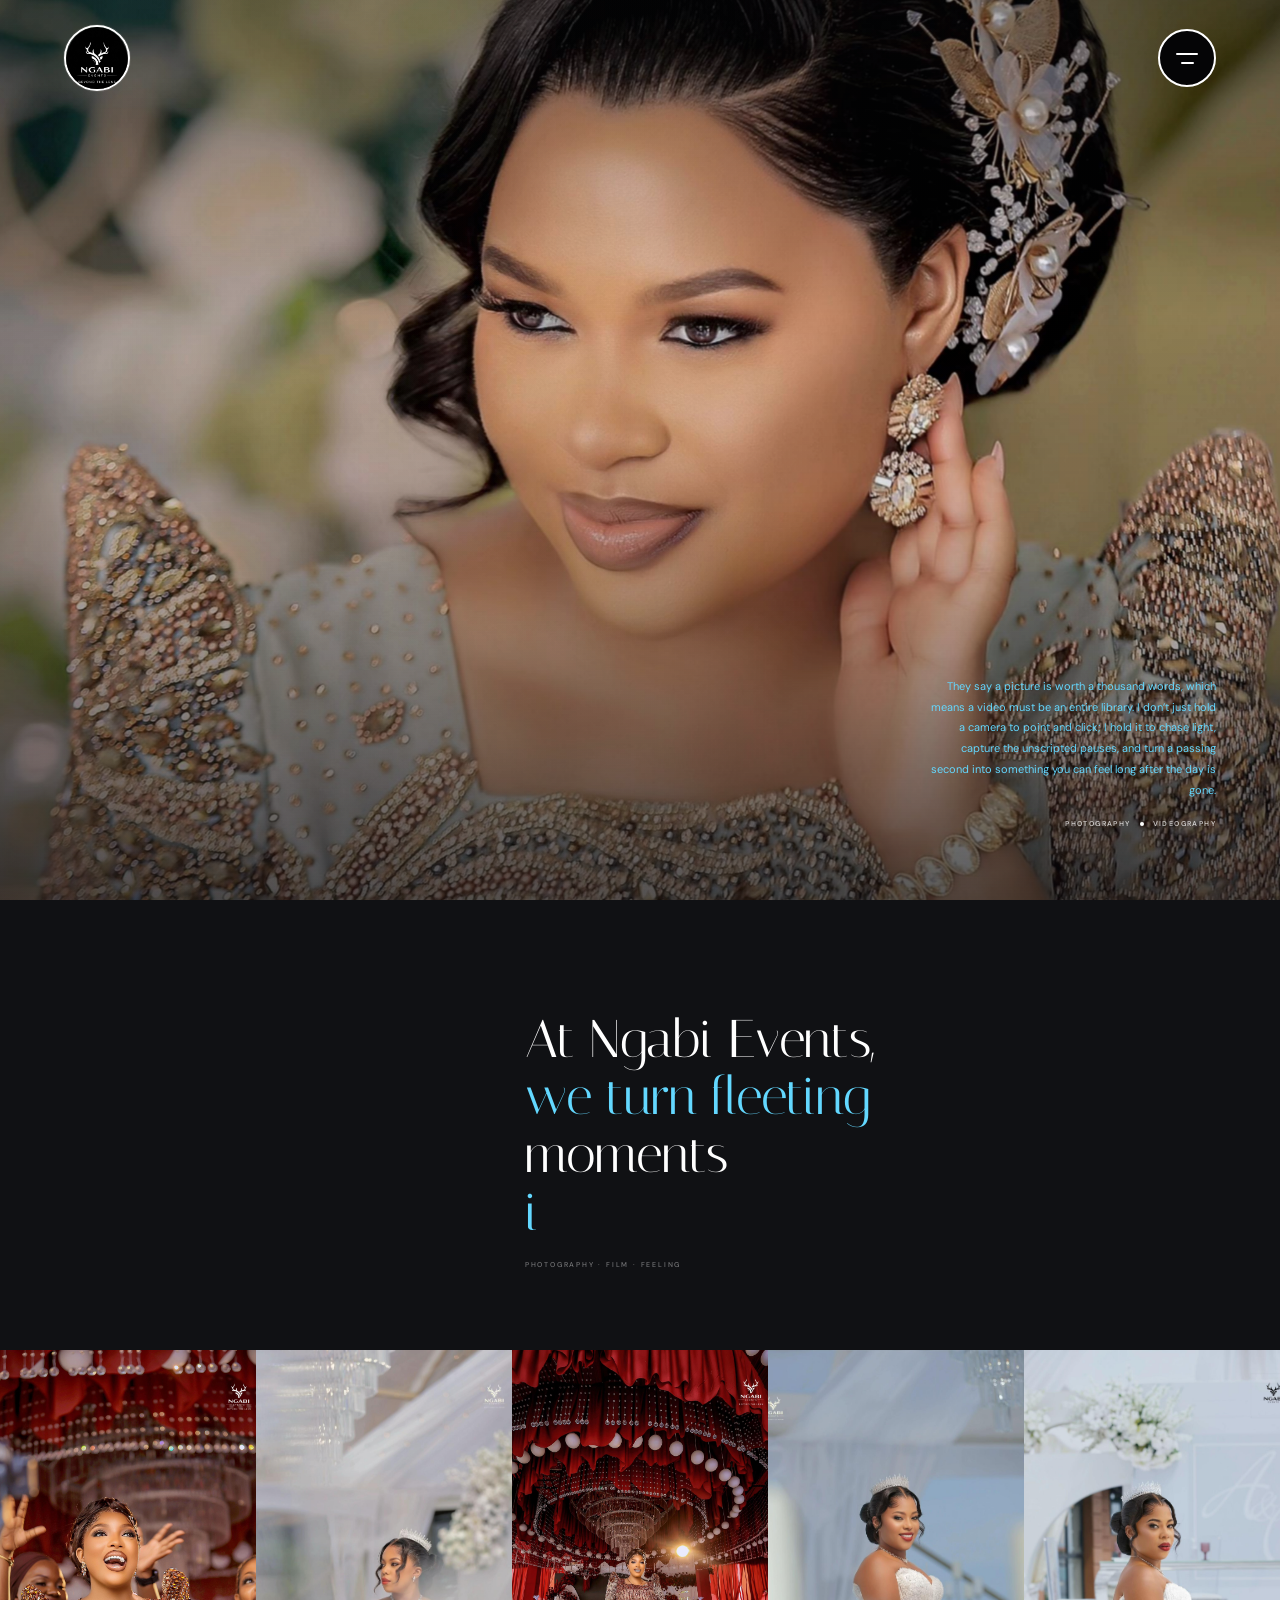
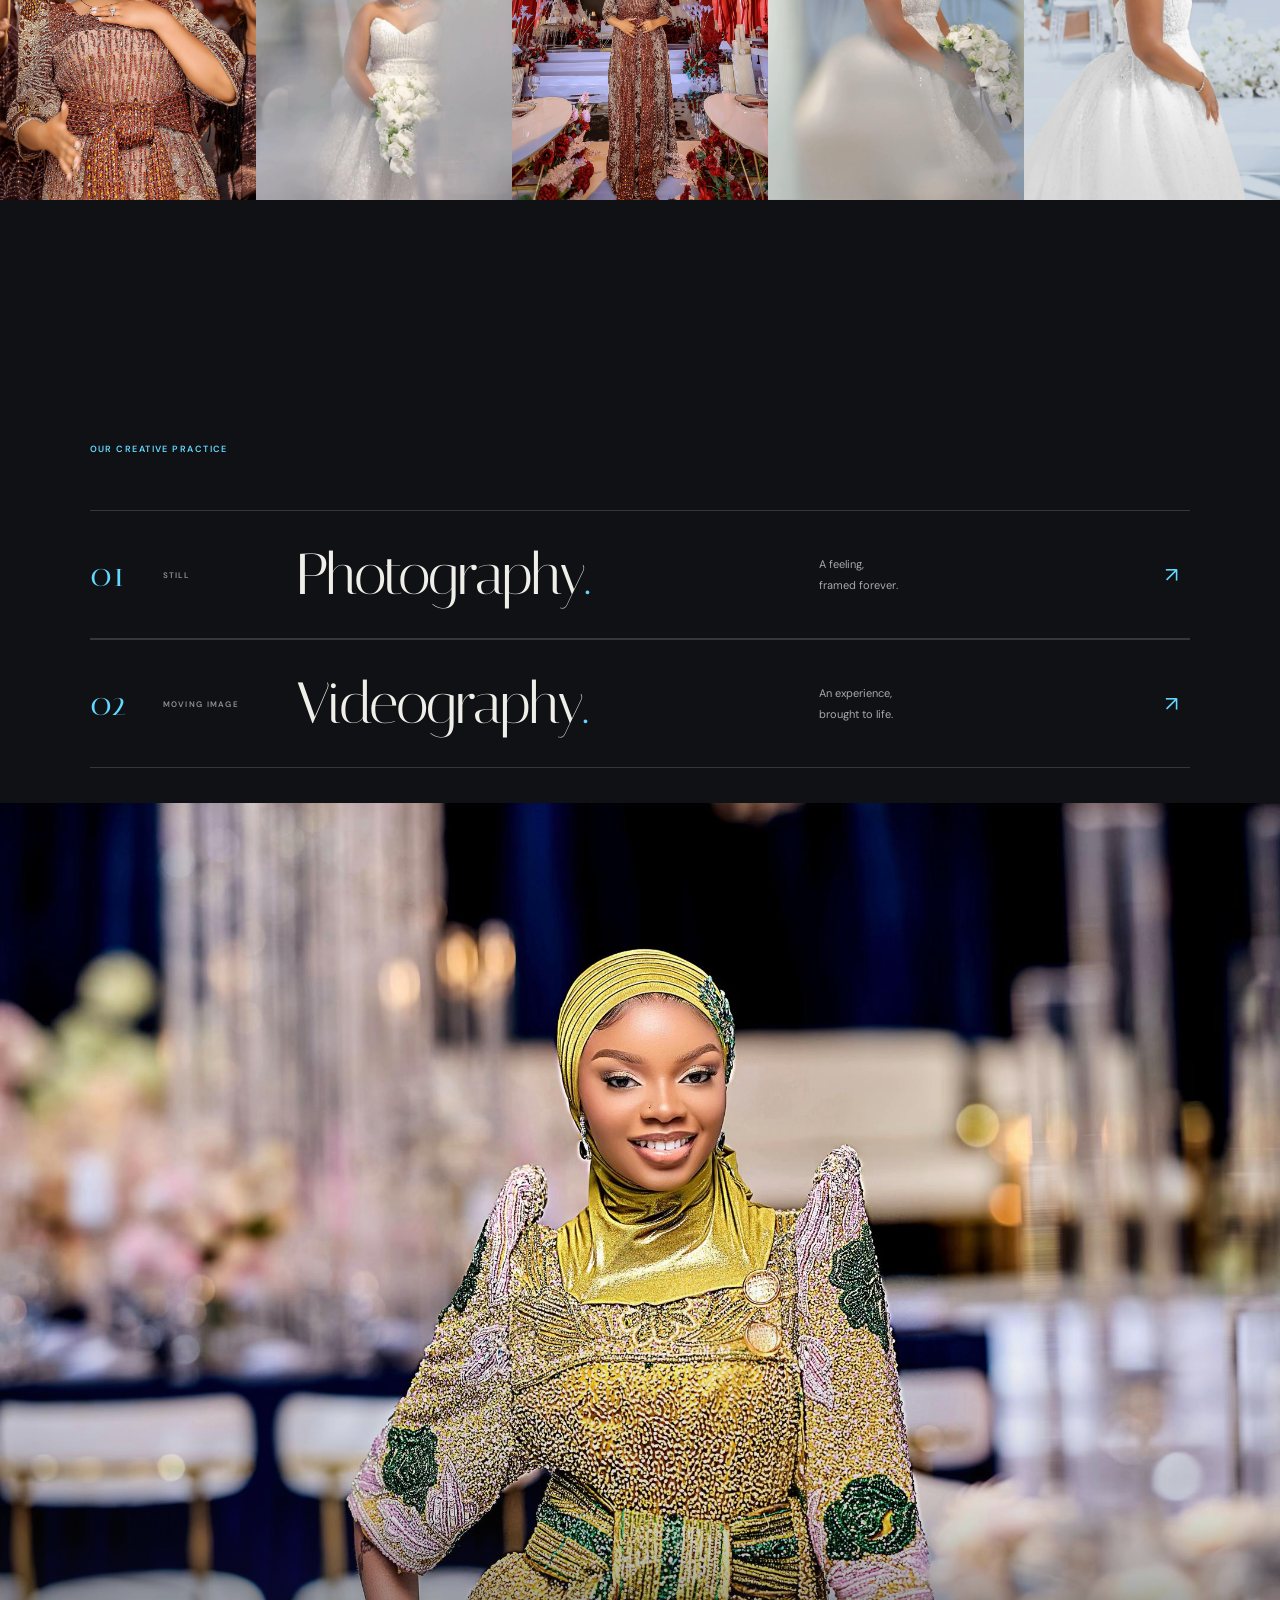
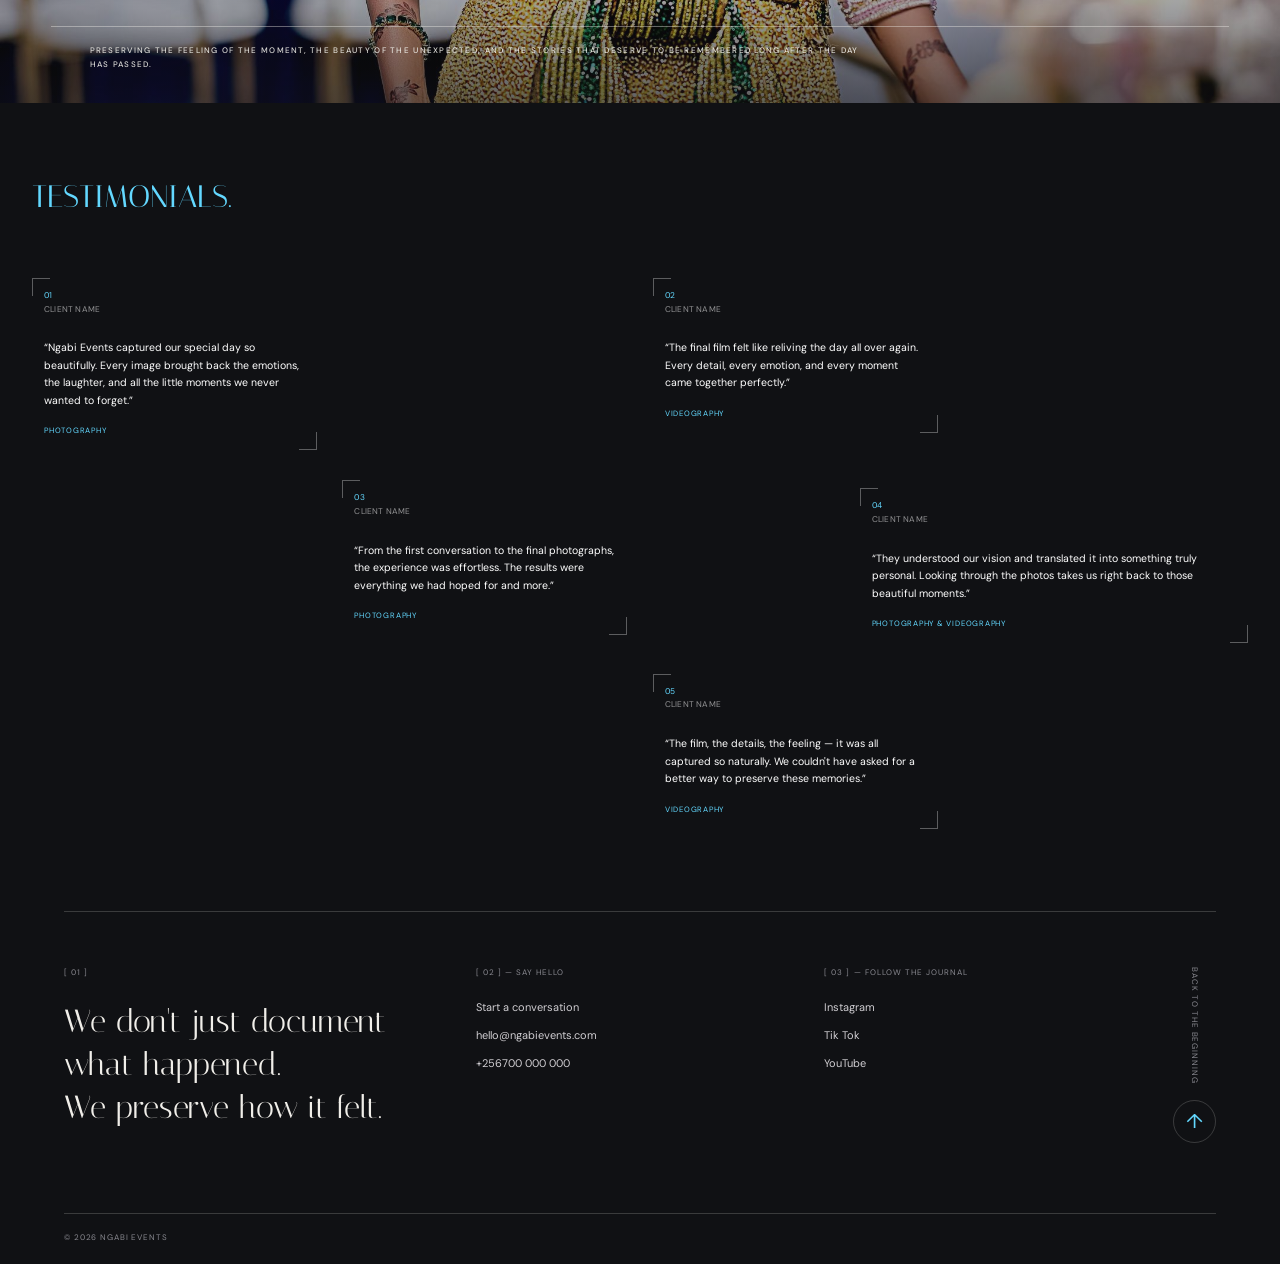
==== index.html @ ae0a45c1 "Add files via upload" ====
<!DOCTYPE html>
<html lang="en">
<head>
  <meta charset="UTF-8">
  <meta name="viewport" content="width=device-width, initial-scale=1.0">
  <meta name="theme-color" content="#101114">
  <meta name="description" content="Ngabi Events — expressive photography, cinematic films and unforgettable moments.">

  <title>Ngabi Events — Beyond the Moment</title>

  <link rel="preconnect" href="https://fonts.googleapis.com">
  <link rel="preconnect" href="https://fonts.gstatic.com" crossorigin>
  <link href="https://fonts.googleapis.com/css2?family=DM+Sans:wght@400;500;600;700&family=Italiana&display=swap" rel="stylesheet">

  <link rel="stylesheet" href="style.css">
  <script src="script.js" defer></script>
</head>

<body>

  <header class="site-header">
    <a class="brand" href="index.html" aria-label="Ngabi Events home">
      <img src="images/ngabilogo.jpeg" alt="Ngabi Events logo">
    </a>

    <button
      class="menu-toggle"
      type="button"
      aria-label="Open navigation"
      aria-expanded="false"
      aria-controls="main-nav"
    >
      <span class="menu-line menu-line-top"></span>
      <span class="menu-line menu-line-bottom"></span>
    </button>
  </header>





















  <main>
    <section class="hero" aria-label="Ngabi Events introduction">

      <div class="hero-image" role="img"
           aria-label="A cinematic celebration captured by Ngabi Events"></div>

      <div class="hero-shade"></div>

      <div class="hero-caption">
        
      </div>

      <div class="hero-description">
        <span class="description-label"></span>
        <p>
          They say a picture is worth a thousand words, 
          which means a video must be an entire library. 
          I don’t just hold a camera to point and click; I 
          hold it to chase light, capture the unscripted pauses, 
          and turn a passing second into something you can feel 
          long after the day is gone.
        </p>
        <span class="description-services">
          PHOTOGRAPHY <i></i> VIDEOGRAPHY
        </span>
      </div>

      <div class="hero-index" aria-hidden="true">
        
      </div>
    </section>
  </main>























  <!-- Full-width translucent navigation panel -->
  <div class="nav-overlay" id="nav-overlay" aria-hidden="true">
    <nav class="main-nav" id="main-nav" aria-label="Main navigation" inert>

      <a class="nav-link" href="index.html" tabindex="-1">
        <span class="nav-number">[◉¯]</span>
        <span class="nav-title">Home</span>
        <span class="nav-arrow" aria-hidden="true">↗</span>
      </a>

      <a class="nav-link" href="photography.html" tabindex="-1">
        <span class="nav-number">[◉¯]</span>
        <span class="nav-title">Photography</span>
        <span class="nav-arrow" aria-hidden="true">↗</span>
      </a>

      <a class="nav-link" href="videography.html" tabindex="-1">
        <span class="nav-number">[◉¯]</span>
        <span class="nav-title">Videography</span>
        <span class="nav-arrow" aria-hidden="true">↗</span>
      </a>

      <a class="nav-link" href="services.html" tabindex="-1">
        <span class="nav-number">[◉¯]</span>
        <span class="nav-title">Services</span>
        <span class="nav-arrow" aria-hidden="true">↗</span>
      </a>

      <a class="nav-link" href="contact.html" tabindex="-1">
        <span class="nav-number">[◉¯]</span>
        <span class="nav-title">Contact</span>
        <span class="nav-arrow" aria-hidden="true">↗</span>
      </a>

      <div class="nav-footer">
        <span>KAMPALA, UGANDA</span>
        <span>CAPTURING WHAT MATTERS.</span>
      </div>
    </nav>
  </div>










































  

  





  
<!-- NGABI: FIVE-PART STATEMENT + INFINITE IMAGE STRIP -->
<section class="ngabi-story" id="about">

  <!-- Images move continuously behind the first column -->
  <div class="story-image-window" aria-label="Selected moments captured by Ngabi Events">
    <div class="story-image-track">

      <img src="images/story-01.jpg" alt="A celebration captured by Ngabi Events" loading="lazy">
      <img src="images/story-02.jpg" alt="An intimate moment preserved in a photograph" loading="lazy">
      <img src="images/story-03.jpg" alt="A beautiful event detail" loading="lazy">
      <img src="images/story-04.jpg" alt="A joyful celebration" loading="lazy">
      <img src="images/story-05.jpg" alt="An unforgettable occasion" loading="lazy">
      <img src="images/story-06.jpg" alt="A candid moment from an event" loading="lazy">
      <img src="images/story-07.jpg" alt="A cinematic celebration scene" loading="lazy">
      <img src="images/story-08.jpg" alt="A memory captured by Ngabi Events" loading="lazy">

      <!-- Duplicate sequence creates the seamless loop -->
      <img src="images/story-01.jpg" alt="" aria-hidden="true">
      <img src="images/story-02.jpg" alt="" aria-hidden="true">
      <img src="images/story-03.jpg" alt="" aria-hidden="true">
      <img src="images/story-04.jpg" alt="" aria-hidden="true">
      <img src="images/story-05.jpg" alt="" aria-hidden="true">
      <img src="images/story-06.jpg" alt="" aria-hidden="true">
      <img src="images/story-07.jpg" alt="" aria-hidden="true">
      <img src="images/story-08.jpg" alt="" aria-hidden="true">

    </div>
  </div>

  <!-- Five-column editorial layout -->
  <div class="story-top">

    <!-- Piece 1: stays above the moving images -->
   
    <!-- Piece 2: intentionally empty -->
    <div class="story-empty" aria-hidden="true"></div>

    <!-- Pieces 3, 4 and 5: animated statement -->
    <div class="story-statement">
      <span class="story-kicker"></span>

      <h2 class="story-heading" aria-label="At Ngabi Events, we turn fleeting moments into stories you'll want to feel again.">
        <span class="typing-line" data-text="At Ngabi Events, "></span>
        <span class="typing-line typing-accent" data-text="we turn fleeting"></span>
        <span class="typing-line" data-text="moments"></span>
        <span class="typing-line typing-accent" data-text="into stories"></span>
        
      </h2>

      <span class="story-heading-end">PHOTOGRAPHY · FILM · FEELING</span>
    </div>

  </div>

</section>






































<section class="ng-vision" id="services">
  

  <header class="ng-vision-header">
    <p class="ng-vision-eyebrow">OUR CREATIVE PRACTICE</p>
  </header>



  <a class="ng-vision-row ng-vision-photo" href="portfolio.html">
    <span class="ng-vision-number">01</span>
    <span class="ng-vision-kind">STILL</span>
    <span class="ng-vision-title">Photography<span>.</span></span>
    <span class="ng-vision-description">
      A feeling,<br />framed forever.
    </span>
    <span class="ng-vision-arrow">↗</span>
  </a>

  
  <a class="ng-vision-row ng-vision-video-row" href="films.html">
    <span class="ng-vision-number">02</span>
    <span class="ng-vision-kind">MOVING IMAGE</span>
    <span class="ng-vision-title">Videography<span>.</span></span>
    <span class="ng-vision-description">
      An experience,<br />brought to life.
    </span>
    <span class="ng-vision-arrow">↗</span>
  </a>

  
</section>















































































<section class="ngabi-image-feature">
  <img
    class="ngabi-image-feature__image"
    src="images/service-videography.jpg"
    alt="An elegant, cinematic moment captured by Ngabi Events"
  />

  <div class="ngabi-image-feature__shade"></div>

  <div class="ngabi-image-feature__caption">
    <span class="ngabi-image-feature__brand"></span>

    <p>
      PRESERVING THE FEELING OF THE MOMENT, THE BEAUTY OF THE UNEXPECTED,
      AND THE STORIES THAT DESERVE TO BE REMEMBERED LONG AFTER THE DAY HAS PASSED.
    </p>

    <span class="ngabi-image-feature__index"></span>
  </div>
</section>































<!-- =====================================
     NGABI EVENTS — CLIENT TESTIMONIALS
====================================== -->

<section class="ngabi-testimonials" id="testimonials">

    <div class="testimonials-heading">
       

        <h2>
            <span>TESTIMONIALS.</span>
        </h2>
    </div>

    <div class="testimonial-field">

        <!-- Testimonial 01 -->
        <article class="testimonial testimonial-01">
            <div class="testimonial-meta">
                <span>01</span>
                <span>CLIENT NAME</span>
            </div>

            <blockquote>
                “Ngabi Events captured our special day so
                beautifully. Every image brought back the
                emotions, the laughter, and all the little
                moments we never wanted to forget.”
            </blockquote>

            <span class="testimonial-service">
                PHOTOGRAPHY
            </span>
        </article>


        <!-- Testimonial 02 -->
        <article class="testimonial testimonial-02">
            <div class="testimonial-meta">
                <span>02</span>
                <span>CLIENT NAME</span>
            </div>

            <blockquote>
                “The final film felt like reliving the day
                all over again. Every detail, every emotion,
                and every moment came together perfectly.”
            </blockquote>

            <span class="testimonial-service">
                VIDEOGRAPHY
            </span>
        </article>


        <!-- Testimonial 03 -->
        <article class="testimonial testimonial-03">
            <div class="testimonial-meta">
                <span>03</span>
                <span>CLIENT NAME</span>
            </div>

            <blockquote>
                “From the first conversation to the final
                photographs, the experience was effortless.
                The results were everything we had hoped
                for and more.”
            </blockquote>

            <span class="testimonial-service">
                PHOTOGRAPHY
            </span>
        </article>


        <!-- Testimonial 04 -->
        <article class="testimonial testimonial-04">
            <div class="testimonial-meta">
                <span>04</span>
                <span>CLIENT NAME</span>
            </div>

            <blockquote>
                “They understood our vision and translated
                it into something truly personal. Looking
                through the photos takes us right back to
                those beautiful moments.”
            </blockquote>

            <span class="testimonial-service">
                PHOTOGRAPHY & VIDEOGRAPHY
            </span>
        </article>


        <!-- Testimonial 05 -->
        <article class="testimonial testimonial-05">
            <div class="testimonial-meta">
                <span>05</span>
                <span>CLIENT NAME</span>
            </div>

            <blockquote>
                “The film, the details, the feeling — it
                was all captured so naturally. We couldn't
                have asked for a better way to preserve
                these memories.”
            </blockquote>

            <span class="testimonial-service">
                VIDEOGRAPHY
            </span>
        </article>

    </div>

    
</section>








































































<footer class="ngabi-footer">
  <div class="ngf-inner">

   

    <!-- Oversized brand signature -->
    
    <div class="ngf-brand-caption">
      
    </div>

    <!-- Unusual editorial information layout -->
    <div class="ngf-information">

      <div class="ngf-info-brand">
        <span class="ngf-info-index">[ 01 ]</span>
        <p>
          We don't just document<br />
          what happened.<br />
          We preserve how it felt.
        </p>
      </div>

      <div class="ngf-info-contact">
        <span class="ngf-info-index">[ 02 ] — SAY HELLO</span>
        <a href="contact.html">Start a conversation</a>
        <a href="mailto:hello@ngabievents.com">
          hello@ngabievents.com
        </a>
        <a href="https://wa.me/256700000000">
          +256700 000 000
        </a>
      </div>

      <div class="ngf-info-social">
        <span class="ngf-info-index">[ 03 ] — FOLLOW THE JOURNAL</span>
        <a href="https://instagram.com/" target="_blank"
           rel="noopener noreferrer">Instagram </a>
        <a href="https://pinterest.com/" target="_blank"
           rel="noopener noreferrer">Tik Tok</a>
        <a href="https://youtube.com/" target="_blank"
           rel="noopener noreferrer">YouTube</a>
      </div>

      <div class="ngf-back-top">
        <button type="button" class="ngf-top-button"
                aria-label="Back to top">
          <span>BACK TO THE BEGINNING</span>
          <span class="ngf-top-arrow">↑</span>
        </button>
      </div>

    </div>

    <!-- Final imprint -->
    <div class="ngf-bottom">
      <span>© <span class="ngf-year">2026</span> NGABI EVENTS</span>
      <span></span>
      <a href="index.html"></a>
    </div>

  </div>
</footer>



















</body>
</html>
---- style.css ----
:root {
  --onyx: #101114;
  --onyx-light: #191b20;
  --candy-blue: #0a0a0a;
  --white: #ffffff;
  --muted-white: rgba(255, 255, 255, 0.68);

  --display-font: "Italiana", Georgia, serif;
  --body-font: "DM Sans", Arial, sans-serif;
}

* {
  box-sizing: border-box;
  margin: 0;
  padding: 0;
}

html {
  min-height: 100%;
  background: var(--onyx);
  scroll-behavior: smooth;
}

body {
  min-height: 100%;
  overflow-x: hidden;
  background: var(--onyx);
  color: var(--white);
  font-family: var(--body-font);
  -webkit-font-smoothing: antialiased;
}

body.menu-open {
  overflow: hidden;
}

a {
  color: inherit;
  text-decoration: none;
}

button {
  font: inherit;
}

::selection {
  color: var(--onyx);
  background: var(--candy-blue);
}

/* =====================================
   FLOATING HEADER
   ===================================== */

.site-header {
  position: absolute;
  top: 0;
  left: 0;
  z-index: 100;

  display: flex;
  align-items: center;
  justify-content: space-between;

  width: 100%;
  padding: 25px 5%;
  pointer-events: none;
}

.brand,
.menu-toggle {
  pointer-events: auto;
}

/* Circular logo with a pure white outline */

.brand {
  display: grid;
  place-items: center;

  width: 66px;
  height: 66px;
  flex: 0 0 66px;

  overflow: hidden;
  border: 2px solid #fff;
  border-radius: 50%;

  background: rgba(16, 17, 20, 0.15);
  box-shadow: 0 0 0 1px rgba(255, 255, 255, 0.08);

  transition:
    transform 300ms ease,
    box-shadow 300ms ease;
}

.brand:hover {
  transform: scale(1.045);
  box-shadow: 0 0 22px rgba(99, 216, 255, 0.18);
}

.brand img {
  display: block;
  width: 100%;
  height: 100%;
  object-fit: cover;
  border-radius: 50%;
}

/* Black circular menu control */

.menu-toggle {
  position: relative;
  z-index: 120;

  display: flex;
  flex-direction: column;
  align-items: center;
  justify-content: center;
  gap: 7px;

  width: 58px;
  height: 58px;
  flex: 0 0 58px;

  border: 2px solid rgb(255, 255, 255);
  border-radius: 50%;
  background: #050506;
  color: #fff;

  cursor: pointer;
  -webkit-tap-highlight-color: transparent;

  transition:
    border-color 300ms ease,
    background 300ms ease,
    transform 300ms ease;
}

.menu-toggle:hover {
  border-color: white;
  background: #080a0d;
}

.menu-toggle:active {
  transform: scale(0.94);
}

.menu-line {
  display: block;
  height: 2px;
  border-radius: 10px;
  background: var(--white);

  transition:
    width 350ms cubic-bezier(0.2, 0.75, 0.25, 1),
    transform 450ms ease,
    background 300ms ease;
}

.menu-line-top {
  width: 22px;
}

.menu-line-bottom {
  width: 13px;
  align-self: center;
}

.menu-toggle[aria-expanded="true"] .menu-line-top {
  width: 21px;
  transform: translateY(4.5px) rotate(45deg);
  background: var(--onyx);
}

.menu-toggle[aria-expanded="true"] .menu-line-bottom {
  width: 21px;
  transform: translateY(-4.5px) rotate(-45deg);
  background: var(--onyx);
}

.brand:focus-visible,
.menu-toggle:focus-visible,
.nav-link:focus-visible {
  outline: 2px solid white;
  outline-offset: 5px;
}

/* =====================================
   FULL-SCREEN PHOTOGRAPHIC HERO
   ===================================== */

.hero {
  position: relative;
  isolation: isolate;

  width: 100%;
  height: 100vh;
  height: 100svh;
  min-height: 520px;

  overflow: hidden;
  background: #292b30;
}

.hero-image {
  position: absolute;
  inset: 0;
  z-index: -2;

  background-image: url("images/hero1.jpg");
  background-size: cover;
  background-position: center;
  background-repeat: no-repeat;

  transform: scale(1.04);
  animation: hero-arrive 1.6s cubic-bezier(0.2, 0.7, 0.2, 1) both;
}

.hero-shade {
  position: absolute;
  inset: 0;
  z-index: -1;

  background:
    linear-gradient(
      180deg,
      rgba(8, 9, 12, 0.32) 0%,
      rgba(8, 9, 12, 0.02) 35%,
      rgba(8, 9, 12, 0.12) 55%,
      rgba(8, 9, 12, 0.67) 100%
    ),
    linear-gradient(
      90deg,
      rgba(8, 9, 12, 0.12),
      transparent 65%
    );
}

/* Caption in the visual center */

.hero-caption {
  position: absolute;
  top: 49%;
  left: 50%;
  z-index: 1;

  width: min(90%, 950px);
  text-align: center;

  transform: translate(-50%, -50%);
  animation: caption-arrive 1.1s 250ms both;
}

.caption-kicker {
  display: block;
  margin-bottom: 22px;

  color: var(--candy-blue);
  font-size: 9px;
  font-weight: 600;
  letter-spacing: 4px;
}

.hero-caption h1 {
  font-family: var(--display-font);
  font-size: clamp(48px, 8.5vw, 112px);
  font-weight: 400;
  line-height: 1.05;
  letter-spacing: -1.5px;
  text-wrap: balance;
}


.caption-line {
  display: block;
  width: 36px;
  height: 2px;
  margin: 25px auto 0;
  background: var(--candy-blue);
}

/* =====================================
   SMALL BOTTOM-RIGHT STATEMENT
   ===================================== */

.hero-description {
  position: absolute;
  right: 5%;
  bottom: 8%;
  z-index: 1;

  width: min(290px, 42%);
  text-align: right;

  animation: caption-arrive 1s 500ms both;
}

.description-label {
  display: block;
  margin-bottom: 13px;

  color: var(--candy-blue);
  font-size: 8px;
  font-weight: 600;
  letter-spacing: 1.8px;
  line-height: 1.7;
}

.hero-description p {
  color: #63d8ff;
  font-size: 11px;
  font-weight: 400;
  line-height: 1.9;
}

.description-services {
  display: flex;
  align-items: center;
  justify-content: flex-end;
  gap: 9px;

  margin-top: 18px;

  color: rgba(255, 255, 255, 0.72);
  font-size: 7px;
  font-weight: 600;
  letter-spacing: 1.4px;
}

.description-services i {
  display: inline-block;
  width: 4px;
  height: 4px;
  flex: 0 0 4px;

  border-radius: 50%;
  background: white;
}

/* Tiny image index at bottom left */

.hero-index {
  position: absolute;
  bottom: 8.5%;
  left: 5%;
  z-index: 1;

  display: flex;
  align-items: center;
  gap: 11px;

  color: rgba(255, 255, 255, 0.7);
  font-size: 8px;
  letter-spacing: 1.5px;
}

.hero-index > span:first-child {
  color: var(--candy-blue);
}

.index-line {
  width: 29px;
  height: 1px;
  background: rgba(255, 255, 255, 0.5);
}

/* =====================================
   GLASS NAVIGATION PANEL
   ===================================== */

.nav-overlay {
  position: fixed;
  top: 0;
  left: 0;
  z-index: 90;

  width: 100%;
  height: 60vh;
  height: 60svh;

  overflow: hidden;
  overflow-y: auto;
  overscroll-behavior: contain;

  color: white;

  /*
    The circle begins at the menu button.
    It expands to reveal the translucent blue panel.
  */
  clip-path: circle(
    0 at calc(95% - 29px) 54px
  );

  background: rgba(8, 8, 8, 0.8);
  -webkit-backdrop-filter: blur(24px) saturate(150%);
  backdrop-filter: blur(24px) saturate(150%);

  visibility: hidden;
  pointer-events: none;

  transition:
    clip-path 750ms cubic-bezier(0.77, 0, 0.18, 1),
    visibility 0s linear 750ms;
}

.nav-overlay::before {
  content: "";
  position: absolute;
  inset: 0;
  pointer-events: none;

  background:
    linear-gradient(
      135deg,
      rgb(255, 255, 255),
      transparent 42%
    );

  opacity: 0.7;
}

body.menu-open .nav-overlay {
  clip-path: circle(
    160vmax at calc(95% - 29px) 54px
  );

  visibility: visible;
  pointer-events: auto;

  transition:
    clip-path 750ms cubic-bezier(0.77, 0, 0.18, 1),
    visibility 0s;
}

/* =====================================
   NAVIGATION LINKS
   ===================================== */

.main-nav {
  position: relative;
  z-index: 1;

  display: flex;
  flex-direction: column;
  justify-content: center;

  width: 100%;
  min-height: 100%;
  padding: 85px 10% 22px;
}

.nav-link {
  display: grid;
  grid-template-columns: 34px minmax(0, 1fr) 32px;
  align-items: center;
  gap: 15px;

  width: 100%;
  padding: clamp(7px, 1.25vh, 13px) 0;

  border-bottom: 1px solid rgba(255, 255, 255, 0.466);

  opacity: 0;
  transform: translateX(65px);

  transition:
    opacity 400ms ease,
    transform 500ms cubic-bezier(0.2, 0.75, 0.25, 1),
    color 250ms ease;
}

.nav-link:first-child {
  border-top: 1px solid rgba(253, 254, 255, 0.2);
}

body.menu-open .nav-link {
  opacity: 1;
  transform: translateX(0);
}

/* Staggered entrances: one link follows the next */

body.menu-open .nav-link:nth-child(1) {
  transition-delay: 320ms, 320ms, 0ms;
}

body.menu-open .nav-link:nth-child(2) {
  transition-delay: 410ms, 410ms, 0ms;
}

body.menu-open .nav-link:nth-child(3) {
  transition-delay: 500ms, 500ms, 0ms;
}

body.menu-open .nav-link:nth-child(4) {
  transition-delay: 590ms, 590ms, 0ms;
}

body.menu-open .nav-link:nth-child(5) {
  transition-delay: 680ms, 680ms, 0ms;
}

.nav-number {
  align-self: center;

  color: rgb(253, 254, 255);
  font-size: 9px;
  letter-spacing: 1px;
}

.nav-title {
  font-family: var(--display-font);
  font-size: clamp(25px, 3.1vw, 42px);
  font-weight: 400;
  line-height: 1.1;
  letter-spacing: -0.5px;

  transition:
    transform 300ms ease,
    color 300ms ease;
}

.nav-arrow {
  justify-self: end;

  font-size: 22px;
  line-height: 1;

  opacity: 0.7;
  transform: translate(-4px, 4px);

  transition:
    opacity 250ms ease,
    transform 250ms ease;
}

.nav-link:hover .nav-title {
  transform: translateX(7px);
}

.nav-link:hover .nav-arrow {
  opacity: 1;
  transform: translate(0, 0);
}

.nav-link:hover {
  color: #000;
}

.nav-footer {
  display: flex;
  align-items: center;
  justify-content: space-between;
  gap: 20px;

  margin-top: 17px;

  color: rgba(16, 17, 20, 0.75);
  font-size: 7px;
  font-weight: 600;
  letter-spacing: 1.4px;

  opacity: 0;
  transform: translateX(35px);

  transition:
    opacity 350ms ease,
    transform 400ms ease;
}

body.menu-open .nav-footer {
  opacity: 1;
  transform: translateX(0);
  transition-delay: 780ms;
}

/* =====================================
   MOTION
   ===================================== */

@keyframes hero-arrive {
  from {
    transform: scale(1.1);
    filter: brightness(0.75);
  }

  to {
    transform: scale(1.04);
    filter: brightness(1);
  }
}

@keyframes caption-arrive {
  from {
    opacity: 0;
    translate: 0 14px;
  }

  to {
    opacity: 1;
    translate: 0 0;
  }
}

/* =====================================
   MOBILE
   ===================================== */

@media (max-width: 600px) {
  .site-header {
    padding: 18px 5%;
  }

  .brand {
    width: 57px;
    height: 57px;
    flex-basis: 57px;
  }

  .menu-toggle {
    width: 53px;
    height: 53px;
    flex-basis: 53px;
  }

  .nav-overlay {
    clip-path: circle(0 at calc(95% - 26px) 44px);
  }

  body.menu-open .nav-overlay {
    clip-path: circle(160vmax at calc(95% - 26px) 44px);
  }

  .main-nav {
    padding: 76px 7% 18px;
  }

  .nav-link {
    grid-template-columns: 24px minmax(0, 1fr) 25px;
    gap: 10px;
    padding: clamp(6px, 1.1vh, 10px) 0;
  }

  .nav-title {
    font-size: clamp(24px, 6vw, 34px);
  }

  .nav-arrow {
    font-size: 19px;
  }

  .nav-footer {
    font-size: 6px;
    letter-spacing: 0.9px;
  }

  .hero-image {
    background-position: 56% center;
  }

  .hero-caption {
    top: 45%;
    width: 90%;
  }

  .caption-kicker {
    margin-bottom: 17px;
    font-size: 8px;
    letter-spacing: 2.5px;
  }

  .hero-caption h1 {
    font-size: clamp(43px, 10.5vw, 67px);
    letter-spacing: -0.7px;
  }

  .caption-line {
    margin-top: 19px;
  }

  .hero-description {
    right: 5%;
    bottom: 9%;
    width: min(250px, 66%);
  }

  .hero-description p {
    font-size: 10px;
    line-height: 1.75;
  }

  .description-label {
    font-size: 7px;
    letter-spacing: 1.1px;
  }

  .description-services {
    font-size: 6px;
    letter-spacing: 0.8px;
    gap: 6px;
  }

  .hero-index {
    left: 5%;
    bottom: 9.5%;
    gap: 7px;
    font-size: 7px;
  }

  .index-line {
    width: 16px;
  }
}

@media (max-height: 620px) {
  .nav-overlay {
    height: 60vh;
    height: 60svh;
  }

  .main-nav {
    padding-top: 70px;
    padding-bottom: 12px;
  }

  .nav-link {
    padding-top: 5px;
    padding-bottom: 5px;
  }

  .nav-title {
    font-size: clamp(22px, 4vh, 31px);
  }

  .nav-footer {
    margin-top: 10px;
  }
}

/* Respect the user's motion preferences */

@media (prefers-reduced-motion: reduce) {
  *,
  *::before,
  *::after {
    scroll-behavior: auto !important;
    animation-duration: 0.01ms !important;
    animation-iteration-count: 1 !important;
    transition-duration: 0.01ms !important;
  }

  .hero-image {
    transform: none;
  }
}



























































































/* =========================================
   NGABI STORY — FIVE-PIECE COMPOSITION
   ========================================= */

.ngabi-story {
  --story-onyx: #101114;
  --story-blue: #63d8ff;

  position: relative;
  isolation: isolate;

  width: 100%;
  height: 100vh;
  height: 100svh;
  min-height: 600px;

  overflow: hidden;
  background: var(--story-onyx);
  color: #fff;
}

/* -----------------------------------------
   LOWER HALF: SEAMLESS MOVING PHOTOGRAPHS
   ----------------------------------------- */

.story-image-window {
  position: absolute;
  z-index: 0;
  left: 0;
  right: 0;
  bottom: 0;

  width: 100%;
  height: 50%;

  overflow: hidden;
}

.story-image-track {
  display: flex;
  width: max-content;
  height: 100%;

  animation: story-image-loop 48s linear infinite;
  will-change: transform;
}

.story-image-track img {
  display: block;

  width: 20vw;
  height: 100%;
  flex: 0 0 20vw;

  object-fit: cover;
  object-position: center;

  margin: 0;
  padding: 0;
  border: 0;
}

/* One sequence is exactly half the track.
   The duplicated sequence loops without a gap. */

@keyframes story-image-loop {
  from {
    transform: translateX(0);
  }

  to {
    transform: translateX(-50%);
  }
}

/* -----------------------------------------
   UPPER HALF: FIVE EQUAL PIECES
   ----------------------------------------- */

.story-top {
  position: absolute;
  z-index: 2;
  top: 0;
  left: 0;

  display: grid;
  grid-template-columns: repeat(5, minmax(0, 1fr));

  width: 100%;
  height: 50%;
  background: var(--story-onyx);
}

/* -----------------------------------------
   PIECE 1: SMALL INTRODUCTION
   This rail extends over both halves,
   masking the images as they pass behind it.
   ----------------------------------------- */

.story-intro {
  position: absolute;
  z-index: 5;
  top: 0;
  left: 0;

  width: 20%;
  height: 100%;
  padding: 5vh 2vw;

  background: var(--story-onyx);
}

.story-index {
  display: block;
  margin-bottom: 28px;

  color: var(--story-blue);
  font-size: 8px;
  font-weight: 600;
  line-height: 1.8;
  letter-spacing: 1.3px;
}

.story-intro p {
  max-width: 210px;

  color: rgba(255, 255, 255, 0.76);
  font-family: var(--body-font);
  font-size: 11px;
  font-weight: 400;
  line-height: 1.9;
}

.story-intro-mark {
  display: block;
  margin-top: 28px;

  color: rgba(255, 255, 255, 0.18);
  font-family: var(--display-font);
  font-size: 30px;
}

.story-intro-mark span {
  color: var(--story-blue);
}

/* -----------------------------------------
   PIECE 2: EMPTY SPACE
   ----------------------------------------- */

.story-empty {
  grid-column: 2;
  grid-row: 1;
  min-width: 0;
}

/* -----------------------------------------
   PIECES 3–5: LARGE TYPING STATEMENT
   ----------------------------------------- */

.story-statement {
  grid-column: 3 / 6;
  grid-row: 1;

  display: flex;
  flex-direction: column;
  align-items: flex-start;
  justify-content: center;

  min-width: 0;
  padding: 35px 5vw 25px 1vw;
}

.story-kicker {
  display: block;
  margin-bottom: clamp(12px, 2.2vh, 24px);

  color: var(--story-blue);
  font-size: 8px;
  font-weight: 600;
  letter-spacing: 2.5px;
}

/* Four lines allow the statement to fill
   the final three columns without clutter. */

.story-heading {
  max-width: 100%;

  font-family: var(--display-font);
  font-size: clamp(32px, 4.15vw, 59px);
  font-weight: 400;
  line-height: 1.09;
  letter-spacing: -0.8px;

  overflow-wrap: normal;
}

.typing-line {
  display: block;
  min-height: 1.09em;
  white-space: nowrap;
}

.typing-char {
  display: inline-block;
  opacity: 0;
  transform: translateY(9px);

  transition:
    opacity 180ms ease,
    transform 220ms ease;
}

.typing-char.is-visible {
  opacity: 1;
  transform: translateY(0);
}

.typing-accent {
  color: var(--story-blue);
}

.story-heading-end {
  display: block;
  margin-top: clamp(12px, 2vh, 22px);

  color: rgba(255, 255, 255, 0.42);
  font-family: var(--body-font);
  font-size: 7px;
  font-weight: 500;
  letter-spacing: 1.8px;
}

/* -----------------------------------------
   RESPONSIVE LAYOUT
   ----------------------------------------- */

@media (max-width: 900px) {
  .ngabi-story {
    min-height: 550px;
  }

  .story-intro {
    padding: 4vh 1.8vw;
  }

  .story-intro p {
    font-size: 10px;
  }

  .story-heading {
    font-size: clamp(27px, 4.4vw, 40px);
    letter-spacing: -0.5px;
  }

  .story-statement {
    padding-right: 3vw;
  }

  .story-image-track img {
    width: 28vw;
    flex-basis: 28vw;
  }
}

@media (max-width: 600px) {
  .ngabi-story {
    height: 100svh;
    min-height: 600px;
  }

  /* On narrow screens the first piece becomes wider,
     while the second piece stays deliberately narrow. */

  .story-top {
    grid-template-columns: 26% 5% 23% 23% 23%;
  }

  .story-intro {
    width: 26%;
    padding: 4vh 3vw;
  }

  .story-index {
    font-size: 6px;
    letter-spacing: 0.7px;
    margin-bottom: 18px;
  }

  .story-intro p {
    font-size: 9px;
    line-height: 1.8;
  }

  .story-intro-mark {
    font-size: 24px;
  }

  .story-statement {
    grid-column: 3 / 6;
    padding: 25px 3vw 20px 1vw;
  }

  .story-kicker {
    font-size: 6px;
    letter-spacing: 1.2px;
    margin-bottom: 14px;
  }

  .story-heading {
    font-size: clamp(20px, 5.3vw, 31px);
    line-height: 1.15;
    letter-spacing: -0.5px;
  }

  .typing-line {
    min-height: 1.15em;
  }

  .story-heading-end {
    font-size: 5px;
    letter-spacing: 0.7px;
    line-height: 1.7;
  }

  .story-image-track img {
    width: 42vw;
    flex-basis: 42vw;
  }
}

@media (prefers-reduced-motion: reduce) {
  .story-image-track {
    animation-play-state: paused;
  }

  .typing-char {
    transition: none;
  }
}
























































































/* ==========================================
   NGABI EVENTS — DESIGN TOKENS
========================================== */

:root {
    --ngabi-onyx: #101114;
    --ngabi-blue: #63D8FF;
    --ngabi-white: #FFFFFF;
    --ngabi-line: rgba(255, 255, 255, 0.20);
    --ngabi-muted: rgba(255, 255, 255, 0.58);
}


/* ==========================================
   SECTION 1 — 3 x 3 STATISTICS GRID
========================================== */

.ngabi-stats {
    width: 100%;
    height: 100vh;
    height: 100svh;

    display: grid;
    grid-template-columns: repeat(3, minmax(0, 1fr));
    grid-template-rows: repeat(3, minmax(0, 1fr));

    background: var(--ngabi-onyx);
    color: var(--ngabi-white);

    overflow: hidden;
}

.stats-cell {
    min-width: 0;
    min-height: 0;

    display: flex;
    align-items: center;
    justify-content: center;

    padding: clamp(12px, 2vw, 30px);

    border-right: 1px solid var(--ngabi-line);
    border-bottom: 1px solid var(--ngabi-line);
}

/* Remove the right border from column 3 */
.stats-cell:nth-child(3n) {
    border-right: none;
}

/* Remove the bottom border from row 3 */
.stats-cell:nth-child(n + 7) {
    border-bottom: none;
}

/* Number and label sit side by side */
.stat-item {
    display: flex;
    align-items: flex-end;
    justify-content: center;

    gap: clamp(6px, 1vw, 14px);
    max-width: 100%;
}

/* Oversized figure */
.stat-number {
    font-family: "DM Sans", sans-serif;
    font-size: clamp(3.5rem, 7vw, 7.5rem);
    font-weight: 700;
    line-height: 0.78;
    letter-spacing: -0.095em;
    color: var(--ngabi-white);
}

/* Tiny stacked caption */
.stat-label {
    display: flex;
    flex-direction: column;
    justify-content: flex-end;

    padding-bottom: 0.05em;

    font-family: "DM Sans", sans-serif;
    font-size: clamp(0.42rem, 0.68vw, 0.65rem);
    font-weight: 500;
    line-height: 1.3;
    letter-spacing: 0.045em;
    text-transform: uppercase;

    color: var(--ngabi-blue);
    white-space: nowrap;
}


/* ==========================================
   SECTION 2 — PHOTOGRAPHY & VIDEOGRAPHY
========================================== */

.ngabi-services {
    position: relative;
    width: 100%;

    padding: clamp(70px, 10vw, 150px)
             clamp(20px, 5vw, 80px)
             30px;

    background: var(--ngabi-onyx);
    color: var(--ngabi-white);

    overflow: hidden;
}

/* Introductory heading */

.services-heading {
    position: relative;
    max-width: 850px;
    margin-bottom: clamp(65px, 10vw, 140px);
}

.services-eyebrow,
.service-category {
    display: block;

    font-family: "DM Sans", sans-serif;
    font-size: 0.65rem;
    font-weight: 500;
    letter-spacing: 0.16em;
    text-transform: uppercase;

    color: var(--ngabi-blue);
}

.services-heading h2 {
    margin: 30px 0;

    font-family: "Italiana", serif;
    font-size: clamp(3.5rem, 9vw, 9rem);
    font-weight: 400;
    line-height: 0.91;
    letter-spacing: -0.045em;
}

.services-heading h2 span {
    color: var(--ngabi-blue);
}

.services-intro {
    max-width: 340px;
    margin-left: auto;

    font-family: "DM Sans", sans-serif;
    font-size: clamp(0.85rem, 1.2vw, 1rem);
    line-height: 1.8;
    color: var(--ngabi-muted);
}


/* Individual service layouts */

.service-feature {
    display: grid;
    grid-template-columns: minmax(0, 1.15fr)
                           minmax(0, 0.85fr);

    align-items: center;
    gap: clamp(30px, 7vw, 110px);

    padding-bottom: clamp(80px, 12vw, 170px);
}

/* Alternate the second service */
.service-video {
    grid-template-columns: minmax(0, 0.85fr)
                           minmax(0, 1.15fr);

    margin-left: clamp(0px, 8vw, 130px);
}

.service-video .service-image {
    order: 2;
}

.service-video .service-copy {
    order: 1;
}


/* Service imagery */

.service-image {
    position: relative;
    width: 100%;
    aspect-ratio: 4 / 5;

    overflow: hidden;
    background: #1B1D22;
}

.service-image img {
    display: block;
    width: 100%;
    height: 100%;

    object-fit: cover;

    transition: transform 0.8s cubic-bezier(0.2, 0.65, 0.3, 1);
}

.service-image:hover img {
    transform: scale(1.035);
}

.service-image-index {
    position: absolute;
    left: 18px;
    bottom: 18px;

    font-family: "DM Sans", sans-serif;
    font-size: 0.65rem;
    letter-spacing: 0.1em;

    color: var(--ngabi-white);
    text-shadow: 0 1px 8px rgba(0, 0, 0, 0.6);
}


/* Service text */

.service-copy {
    max-width: 500px;
}

.service-copy h3 {
    margin: 22px 0;

    font-family: "Italiana", serif;
    font-size: clamp(3rem, 6.5vw, 7rem);
    font-weight: 400;
    line-height: 0.95;
    letter-spacing: -0.045em;
}

.service-copy h3 span {
    color: var(--ngabi-blue);
}

.service-copy p {
    max-width: 340px;
    margin: 0 0 32px;

    font-family: "DM Sans", sans-serif;
    font-size: clamp(0.85rem, 1.1vw, 1rem);
    line-height: 1.9;
    color: var(--ngabi-muted);
}


/* Minimal text link */

.service-link {
    display: inline-flex;
    align-items: center;
    gap: 18px;

    padding-bottom: 10px;
    border-bottom: 1px solid var(--ngabi-blue);

    font-family: "DM Sans", sans-serif;
    font-size: 0.65rem;
    font-weight: 500;
    letter-spacing: 0.12em;

    color: var(--ngabi-white);
    text-decoration: none;

    transition: color 0.25s ease;
}

.service-link span {
    font-size: 1.1rem;
    color: var(--ngabi-blue);

    transition: transform 0.25s ease;
}

.service-link:hover {
    color: var(--ngabi-blue);
}

.service-link:hover span {
    transform: translate(3px, -3px);
}


/* Footer line inside the services section */

.services-footer {
    display: flex;
    justify-content: space-between;
    align-items: center;
    gap: 20px;

    padding-top: 24px;
    border-top: 1px solid var(--ngabi-line);

    font-family: "DM Sans", sans-serif;
    font-size: 0.58rem;
    letter-spacing: 0.12em;

    color: var(--ngabi-muted);
}


/* ==========================================
   RESPONSIVE — TABLETS & MOBILE
========================================== */

@media (max-width: 700px) {

    .stats-cell {
        padding: 8px;
    }

    .stat-item {
        gap: 5px;
    }

    .stat-number {
        font-size: clamp(2.5rem, 11vw, 4rem);
    }

    .stat-label {
        font-size: clamp(0.38rem, 1.5vw, 0.52rem);
        letter-spacing: 0;
    }

    .ngabi-services {
        padding: 80px 20px 24px;
    }

    .services-heading {
        margin-bottom: 70px;
    }

    .services-heading h2 {
        font-size: clamp(3.2rem, 13vw, 5.5rem);
    }

    .services-intro {
        margin-left: 15%;
    }

    .service-feature,
    .service-video {
        grid-template-columns: 1fr;
        gap: 30px;

        margin-left: 0;
        padding-bottom: 90px;
    }

    .service-video .service-image,
    .service-video .service-copy {
        order: initial;
    }

    .service-image {
        aspect-ratio: 4 / 4.5;
    }

    .service-copy {
        padding-left: 5%;
    }

    .service-copy h3 {
        font-size: clamp(3.5rem, 12vw, 5.5rem);
    }

    .services-footer {
        align-items: flex-start;
        flex-direction: column;
        gap: 12px;
    }
}


















































































.ng-vision {
  --vision-bg: #101114;
  --vision-text: #f0eee9;
  --vision-muted: #929096;
  --vision-blue: #63d8ff;

  background: var(--vision-bg);
  color: var(--vision-text);
  padding: clamp(65px, 9vw, 125px) clamp(22px, 7vw, 100px) 35px;
  font-family: "DM Sans", sans-serif;
  overflow: hidden;
}

.ng-vision *,
.ng-vision *::before,
.ng-vision *::after {
  box-sizing: border-box;
}

.ng-vision a {
  color: inherit;
  text-decoration: none;
}

.ng-vision-topline {
  display: flex;
  justify-content: space-between;
  gap: 15px;
  padding-bottom: 14px;
  border-bottom: 1px solid #37373b;
  color: var(--vision-muted);
  font-size: 9px;
  letter-spacing: .15em;
}

.ng-vision-topline span:first-child {
  color: var(--vision-blue);
}

.ng-vision-header {
  padding: clamp(65px, 10vw, 135px) 0 55px;
}

.ng-vision-eyebrow,
.ng-vision-kind {
  color: var(--vision-blue);
  font-size: 9px;
  font-weight: 600;
  letter-spacing: .16em;
}

.ng-vision-header h2 {
  margin: 28px 0;
  font-family: "Italiana", serif;
  font-size: clamp(60px, 10.8vw, 145px);
  font-weight: 400;
  line-height: .88;
  letter-spacing: -.055em;
}

.ng-vision-header h2 em {
  margin-left: clamp(12px, 8vw, 115px);
  font-weight: 400;
}

.ng-vision-note {
  width: fit-content;
  margin: 30px 0 0 auto;
  color: var(--vision-muted);
  font-size: 11px;
  letter-spacing: .04em;
}

.ng-vision-feature {
  position: relative;
  width: 78%;
  height: clamp(350px, 58vw, 690px);
  margin: 0 auto 70px 0;
  background: #1c1d21;
}

.ng-vision-feature img {
  width: 100%;
  height: 100%;
  display: block;
  object-fit: cover;
  object-position: center 35%;
}

.ng-vision-feature-label,
.ng-vision-feature-stamp {
  position: absolute;
  z-index: 1;
}

.ng-vision-feature-label {
  left: 18px;
  bottom: 18px;
  font-size: 8px;
  letter-spacing: .13em;
}

.ng-vision-feature-stamp {
  right: 20px;
  top: 14px;
  font-family: "Italiana", serif;
  font-size: 40px;
}

.ng-vision-row {
  display: grid;
  grid-template-columns: 55px 115px minmax(0, 1fr) minmax(130px, .65fr) 25px;
  align-items: center;
  gap: 18px;
  padding: 30px 0;
  border-top: 1px solid #37373b;
  border-bottom: 1px solid #37373b;
  transition: border-color .3s ease;
}

.ng-vision-row:hover {
  border-color: var(--vision-blue);
}

.ng-vision-number {
  color: var(--vision-blue);
  font-family: "Italiana", serif;
  font-size: 34px;
}

.ng-vision-row .ng-vision-kind {
  color: var(--vision-muted);
  font-size: 8px;
}

.ng-vision-title {
  font-family: "Italiana", serif;
  font-size: clamp(31px, 4.5vw, 62px);
  letter-spacing: -.035em;
}

.ng-vision-title span {
  color: var(--vision-blue);
}

.ng-vision-description {
  color: #aaa8ad;
  font-size: 11px;
  line-height: 1.9;
}

.ng-vision-arrow {
  color: var(--vision-blue);
  font-size: 21px;
  transition: transform .3s ease;
}

.ng-vision-row:hover .ng-vision-arrow {
  transform: translate(4px, -4px);
}

/* Contrasting film composition */

.ng-vision-film {
  display: grid;
  grid-template-columns: .75fr 1.25fr;
  align-items: center;
  gap: clamp(30px, 8vw, 115px);
  width: 88%;
  margin: clamp(100px, 15vw, 200px) 0;
  margin-left: auto;
}

.ng-vision-film-copy h3 {
  margin: 24px 0;
  font-family: "Italiana", serif;
  font-size: clamp(46px, 6.5vw, 86px);
  font-weight: 400;
  line-height: .94;
  letter-spacing: -.045em;
}

.ng-vision-film-copy h3 em {
  color: #c4c1c5;
  font-weight: 400;
}

.ng-vision-film-copy p {
  max-width: 270px;
  color: var(--vision-muted);
  font-size: 12px;
  line-height: 1.9;
}

.ng-vision-film-frame {
  position: relative;
  aspect-ratio: 4 / 5;
  min-width: 0;
  overflow: hidden;
  background: #1c1d21;
}

.ng-vision-video {
  display: block;
  width: 100%;
  height: 100%;
  object-fit: cover;
}

.ng-vision-play {
  position: absolute;
  left: 50%;
  top: 50%;
  display: grid;
  width: 68px;
  height: 68px;
  place-items: center;
  border: 1px solid rgba(255,255,255,.8);
  border-radius: 50%;
  background: rgba(16,17,20,.25);
  color: white;
  cursor: pointer;
  transform: translate(-50%, -50%);
  transition: background .3s, color .3s;
}

.ng-vision-play:hover {
  background: var(--vision-blue);
  color: var(--vision-bg);
}

.ng-vision-play-icon {
  font-size: 15px;
}

.ng-vision-film-frame.is-playing .ng-vision-play {
  opacity: 0;
}

.ng-vision-film-frame.is-playing:hover .ng-vision-play,
.ng-vision-film-frame.is-playing:focus-within .ng-vision-play {
  opacity: 1;
}

.ng-vision-film-label {
  position: absolute;
  bottom: 17px;
  left: 17px;
  color: white;
  font-size: 8px;
  letter-spacing: .13em;
  pointer-events: none;
}

.ng-vision-footer {
  display: flex;
  justify-content: space-between;
  gap: 20px;
  padding-top: 20px;
  border-top: 1px solid #37373b;
  color: var(--vision-muted);
  font-size: 8px;
  letter-spacing: .13em;
}

.ng-vision-footer a {
  color: var(--vision-text);
}

.ng-vision-footer a:hover {
  color: var(--vision-blue);
}

@media (max-width: 760px) {
  .ng-vision-topline span:nth-child(2) {
    display: none;
  }

  .ng-vision-header h2 {
    font-size: clamp(57px, 11.5vw, 86px);
  }

  .ng-vision-feature {
    width: 94%;
    height: auto;
    aspect-ratio: 4 / 5;
  }

  .ng-vision-row {
    grid-template-columns: 38px minmax(0, 1fr) 25px;
    gap: 12px;
  }

  .ng-vision-row .ng-vision-kind {
    grid-column: 2;
    grid-row: 1;
  }

  .ng-vision-number {
    grid-column: 1;
    grid-row: 1 / span 2;
  }

  .ng-vision-title {
    grid-column: 2;
    grid-row: 2;
  }

  .ng-vision-description {
    grid-column: 2;
    grid-row: 3;
  }

  .ng-vision-arrow {
    grid-column: 3;
    grid-row: 1 / span 2;
  }

  .ng-vision-film {
    grid-template-columns: 1fr;
    width: 100%;
    gap: 25px;
    margin: 105px 0;
  }

  .ng-vision-film-copy h3 {
    font-size: 66px;
  }

  .ng-vision-film-frame {
    width: 88%;
    margin-left: auto;
    aspect-ratio: 4 / 5;
  }

  .ng-vision-footer {
    flex-wrap: wrap;
    line-height: 1.8;
  }
}

@media (prefers-reduced-motion: reduce) {
  .ng-vision *,
  .ng-vision *::before,
  .ng-vision *::after {
    transition-duration: .01ms !important;
  }
}












































/* =====================================
   TESTIMONIALS — EDITORIAL LAYOUT
===================================== */

.ngabi-testimonials {
    --testimonial-bg: #101114;
    --testimonial-text: #ffffff;
    --testimonial-muted: rgba(255, 255, 255, 0.55);
    --testimonial-blue: #63D8FF;
    --testimonial-line: rgba(255, 255, 255, 0.32);

    width: 100%;
    padding: clamp(50px, 6vw, 90px)
             clamp(20px, 2.5vw, 40px)
             28px;

    background: var(--testimonial-bg);
    color: var(--testimonial-text);
    overflow: hidden;
}

/* Heading */

.testimonials-heading {
    margin-bottom: clamp(45px, 5vw, 75px);
}

.testimonials-eyebrow {
    display: block;
    margin-bottom: 25px;

    font-family: var(--display-font);
    font-size: 0.62rem;
    letter-spacing: 0.13em;
    color: var(--testimonial-blue);
}

.testimonials-heading h2 {
    margin: 0;

    font-family: var(--display-font);
    font-size: clamp(1.4rem, 2.4vw, 2.4rem);
    font-weight: 500;
    line-height: 1.1;
}

.testimonials-heading h2 span {
    color: var(--testimonial-blue);
}

/* Open editorial field */

.testimonial-field {
    display: grid;
    grid-template-columns: repeat(12, minmax(0, 1fr));
    grid-template-rows: repeat(3, minmax(145px, auto));

    column-gap: clamp(12px, 2vw, 28px);
    row-gap: clamp(22px, 3vw, 42px);
}

/* Individual testimonial */

.testimonial {
    position: relative;
    align-self: start;

    min-width: 0;
    padding: 13px 12px 15px;

    font-family: "DM Sans", sans-serif;
}

/* Fine corner marks — no card background */

.testimonial::before,
.testimonial::after {
    content: "";
    position: absolute;

    width: 17px;
    height: 17px;

    pointer-events: none;
}

.testimonial::before {
    top: 0;
    left: 0;

    border-top: 1px solid var(--testimonial-line);
    border-left: 1px solid var(--testimonial-line);
}

.testimonial::after {
    right: 0;
    bottom: 0;

    border-right: 1px solid var(--testimonial-line);
    border-bottom: 1px solid var(--testimonial-line);
}

/* Small client identification */

.testimonial-meta {
    display: flex;
    flex-direction: column;
    gap: 3px;

    margin-bottom: 24px;

    font-size: 0.52rem;
    line-height: 1.3;
    letter-spacing: 0.025em;
    color: var(--testimonial-muted);
}

.testimonial-meta span:first-child {
    color: var(--testimonial-blue);
}

/* Testimonial body */

.testimonial blockquote {
    margin: 0;

    font-size: clamp(0.66rem, 0.8vw, 0.78rem);
    font-weight: 400;
    line-height: 1.65;

    color: var(--testimonial-text);
}

.testimonial-service {
    display: block;
    margin-top: 16px;

    font-size: 0.48rem;
    letter-spacing: 0.1em;
    color: var(--testimonial-blue);
}

/* Asymmetrical placements */

.testimonial-01 {
    grid-column: 1 / 4;
    grid-row: 1;
}

.testimonial-02 {
    grid-column: 7 / 10;
    grid-row: 1;
    margin-top: 0;
}

.testimonial-03 {
    grid-column: 4 / 7;
    grid-row: 2;
    margin-top: -8px;
}

.testimonial-04 {
    grid-column: 9 / 13;
    grid-row: 2;
    margin-top: 0;
}

.testimonial-05 {
    grid-column: 7 / 10;
    grid-row: 3;
    margin-top: -8px;
}

/* Bottom signature */

.testimonials-footer {
    display: flex;
    align-items: center;
    justify-content: space-between;
    gap: 20px;

    margin-top: 35px;
    padding-top: 18px;

    border-top: 1px solid var(--testimonial-line);

    font-family: "DM Sans", sans-serif;
    font-size: 0.55rem;
    letter-spacing: 0.12em;
    color: var(--testimonial-muted);
}

/* Tablet */

@media (max-width: 800px) {
    .testimonial-field {
        grid-template-columns: repeat(6, minmax(0, 1fr));
        grid-template-rows: auto;
        row-gap: 32px;
    }

    .testimonial-01 {
        grid-column: 1 / 4;
        grid-row: auto;
    }

    .testimonial-02 {
        grid-column: 4 / 7;
        grid-row: auto;
        margin-top: 35px;
    }

    .testimonial-03 {
        grid-column: 2 / 5;
        grid-row: auto;
        margin-top: 0;
    }

    .testimonial-04 {
        grid-column: 4 / 7;
        grid-row: auto;
        margin-top: 15px;
    }

    .testimonial-05 {
        grid-column: 2 / 5;
        grid-row: auto;
        margin-top: 0;
    }
}

/* Mobile */

@media (max-width: 480px) {
    .ngabi-testimonials {
        padding: 55px 18px 22px;
    }

    .testimonial-field {
        grid-template-columns: repeat(2, minmax(0, 1fr));
        column-gap: 15px;
        row-gap: 30px;
    }

    .testimonial-01,
    .testimonial-03,
    .testimonial-05 {
        grid-column: 1 / 3;
        margin-top: 0;
    }

    .testimonial-02,
    .testimonial-04 {
        grid-column: 1 / 3;
        margin-top: 0;
    }

    .testimonial {
        max-width: 340px;
        padding: 14px 12px 16px;
    }

    .testimonial:nth-child(even) {
        justify-self: end;
    }

    .testimonial blockquote {
        font-size: 0.76rem;
    }

    .testimonials-footer {
        align-items: flex-start;
        flex-direction: column;
        gap: 10px;
    }
}

























































.ngabi-image-feature {
  position: relative;
  width: 100%;
  height: 100svh;
  min-height: 540px;
  overflow: hidden;
  background: #101114;
  color: #f0eee9;
  font-family: "DM Sans", sans-serif;
}

.ngabi-image-feature__image {
  position: absolute;
  inset: 0;
  width: 100%;
  height: 100%;
  object-fit: cover;
  object-position: center;
  display: block;
}

.ngabi-image-feature__shade {
  position: absolute;
  inset: 0;
  background: linear-gradient(
    to top,
    rgba(16, 17, 20, 0.66) 0%,
    rgba(16, 17, 20, 0.12) 22%,
    transparent 48%
  );
}

.ngabi-image-feature__caption {
  position: absolute;
  right: clamp(20px, 4vw, 60px);
  bottom: clamp(22px, 3.5vh, 42px);
  left: clamp(20px, 4vw, 60px);

  display: grid;
  grid-template-columns: auto minmax(0, 1fr) auto;
  align-items: end;
  gap: clamp(18px, 3vw, 48px);

  padding-top: 16px;
  border-top: 1px solid rgba(240, 238, 233, 0.4);
}

.ngabi-image-feature__brand,
.ngabi-image-feature__caption p,
.ngabi-image-feature__index {
  margin: 0;
  font-size: 8px;
  font-weight: 500;
  line-height: 1.8;
  letter-spacing: 0.16em;
}

.ngabi-image-feature__brand {
  color: #63d8ff;
  white-space: nowrap;
}

.ngabi-image-feature__caption p {
  max-width: 780px;
  color: rgba(240, 238, 233, 0.9);
}

.ngabi-image-feature__index {
  color: rgba(240, 238, 233, 0.6);
  white-space: nowrap;
}

/* Mobile */

@media (max-width: 600px) {
  .ngabi-image-feature {
    min-height: 500px;
  }

  .ngabi-image-feature__image {
    object-position: 58% center;
  }

  .ngabi-image-feature__caption {
    grid-template-columns: 1fr auto;
    gap: 10px 16px;
  }

  .ngabi-image-feature__brand {
    grid-column: 1;
  }

  .ngabi-image-feature__index {
    grid-column: 2;
    grid-row: 1;
  }

  .ngabi-image-feature__caption p {
    grid-column: 1 / -1;
    font-size: 7px;
    letter-spacing: 0.12em;
    line-height: 1.9;
  }
}



































































































/* ======================================
   NGABI EVENTS — EDITORIAL FOOTER
   ====================================== */

.ngabi-footer {
  --ngf-bg: #101114;
  --ngf-paper: #f0eee9;
  --ngf-muted: #898990;
  --ngf-blue: #63d8ff;
  --ngf-rule: rgba(240, 238, 233, 0.19);

  position: relative;
  overflow: hidden;
  background: var(--ngf-bg);
  color: var(--ngf-paper);
  font-family: "DM Sans", sans-serif;
}

.ngabi-footer *,
.ngabi-footer *::before,
.ngabi-footer *::after {
  box-sizing: border-box;
}

.ngabi-footer a {
  color: inherit;
  text-decoration: none;
}

.ngf-inner {
  width: 100%;
  padding: 0 clamp(22px, 5vw, 76px);
}

/* Invitation */

.ngf-invitation {
  position: relative;
  display: grid;
  grid-template-columns: 1fr 2fr;
  min-height: 390px;
  padding: clamp(65px, 9vw, 125px) 0 85px;
  border-bottom: 1px solid var(--ngf-rule);
}

.ngf-side-label {
  display: flex;
  align-items: center;
  align-self: start;
  gap: 10px;
  padding-top: 10px;
  color: var(--ngf-muted);
  font-size: 9px;
  letter-spacing: .14em;
}

.ngf-side-dot {
  width: 6px;
  height: 6px;
  flex-shrink: 0;
  border-radius: 50%;
  background: var(--ngf-blue);
  box-shadow: 0 0 12px rgba(99, 216, 255, .25);
}

.ngf-invite-content {
  position: relative;
  z-index: 1;
}

.ngf-eyebrow {
  margin: 0 0 28px;
  color: var(--ngf-blue);
  font-size: 9px;
  font-weight: 600;
  letter-spacing: .2em;
}

.ngf-invite-content h2 {
  margin: 0;
  font-family: "Italiana", serif;
  font-size: clamp(75px, 10.5vw, 145px);
  font-weight: 400;
  letter-spacing: -.065em;
  line-height: .82;
}

.ngf-invite-content h2 em {
  color: #c3c0c5;
  font-weight: 400;
}

.ngf-contact-link {
  display: inline-flex;
  align-items: center;
  gap: 35px;
  margin-top: 40px;
  padding: 0 0 13px;
  border-bottom: 1px solid rgba(240, 238, 233, .45);
  font-size: 9px;
  font-weight: 600;
  letter-spacing: .14em;
  transition: color .25s ease, border-color .25s ease;
}

.ngf-contact-link:hover {
  color: var(--ngf-blue);
  border-color: var(--ngf-blue);
}

.ngf-arrow {
  color: var(--ngf-blue);
  font-size: 18px;
  transition: transform .25s ease;
}

.ngf-contact-link:hover .ngf-arrow {
  transform: translate(4px, -4px);
}

.ngf-invite-number {
  position: absolute;
  right: 0;
  bottom: 26px;
  color: var(--ngf-muted);
  font-size: 9px;
  letter-spacing: .16em;
}

/* Huge brand wordmark */

.ngf-wordmark {
  margin: 35px 0 -0.105em -0.065em;
  font-family: "Italiana", serif;
  font-size: clamp(100px, 24.2vw, 355px);
  font-weight: 400;
  letter-spacing: -.095em;
  line-height: .88;
  white-space: nowrap;
  user-select: none;
}

.ngf-wordmark span {
  color: var(--ngf-blue);
}

.ngf-brand-caption {
  display: flex;
  justify-content: space-between;
  gap: 20px;
  padding: 18px 0 36px;
  border-bottom: 1px solid var(--ngf-rule);
  color: var(--ngf-muted);
  font-size: 8px;
  letter-spacing: .16em;
}

/* Information layout */

.ngf-information {
  display: grid;
  grid-template-columns: 1.2fr 1fr 1fr auto;
  gap: 35px;
  padding: 55px 0 70px;
}

.ngf-info-index {
  display: block;
  margin-bottom: 23px;
  color: var(--ngf-muted);
  font-size: 8px;
  letter-spacing: .13em;
}

.ngf-info-brand p {
  margin: 0;
  font-family: "Italiana", serif;
  font-size: clamp(24px, 2.5vw, 35px);
  line-height: 1.35;
}

.ngf-info-brand p em {
  color: #aaa7ad;
}

.ngf-info-contact,
.ngf-info-social {
  display: flex;
  flex-direction: column;
  align-items: flex-start;
}

.ngf-info-contact a,
.ngf-info-social a {
  margin-bottom: 14px;
  color: #d0ced2;
  font-size: 11px;
  transition: color .2s ease, transform .2s ease;
}

.ngf-info-contact a:hover,
.ngf-info-social a:hover {
  color: var(--ngf-blue);
  transform: translateX(3px);
}

.ngf-top-button {
  display: flex;
  flex-direction: column;
  align-items: center;
  gap: 16px;
  padding: 0;
  border: 0;
  background: none;
  color: var(--ngf-muted);
  cursor: pointer;
  font: inherit;
}

.ngf-top-button span:first-child {
  font-size: 8px;
  letter-spacing: .12em;
  writing-mode: vertical-rl;
}

.ngf-top-arrow {
  display: grid;
  width: 43px;
  height: 43px;
  place-items: center;
  border: 1px solid var(--ngf-rule);
  border-radius: 50%;
  color: var(--ngf-blue);
  font-size: 20px;
  transition: background .25s ease, color .25s ease;
}

.ngf-top-button:hover .ngf-top-arrow {
  background: var(--ngf-blue);
  color: var(--ngf-bg);
}

/* Bottom imprint */

.ngf-bottom {
  display: flex;
  align-items: center;
  justify-content: space-between;
  gap: 20px;
  padding: 18px 0 22px;
  border-top: 1px solid var(--ngf-rule);
  color: var(--ngf-muted);
  font-size: 8px;
  letter-spacing: .11em;
}

.ngf-bottom a {
  transition: color .2s ease;
}

.ngf-bottom a:hover {
  color: var(--ngf-blue);
}

/* Tablet */

@media (max-width: 900px) {
  .ngf-invitation {
    grid-template-columns: 1fr;
    gap: 50px;
    min-height: auto;
  }

  .ngf-information {
    grid-template-columns: 1fr 1fr;
    row-gap: 45px;
  }

  .ngf-top-button {
    flex-direction: row;
  }

  .ngf-top-button span:first-child {
    writing-mode: initial;
  }
}

/* Mobile */

@media (max-width: 560px) {
  .ngf-inner {
    padding-inline: 20px;
  }

  .ngf-invitation {
    gap: 42px;
    padding: 65px 0 75px;
  }

  .ngf-invite-content h2 {
    font-size: clamp(70px, 15vw, 100px);
  }

  .ngf-wordmark {
    margin-top: 42px;
    font-size: 24vw;
  }

  .ngf-brand-caption {
    flex-direction: column;
    gap: 9px;
    padding-bottom: 27px;
    font-size: 7px;
  }

  .ngf-information {
    grid-template-columns: 1fr 1fr;
    gap: 35px 18px;
    padding: 40px 0;
  }

  .ngf-info-brand {
    grid-column: 1 / -1;
  }

  .ngf-info-brand p {
    font-size: 30px;
  }

  .ngf-info-index {
    font-size: 7px;
    line-height: 1.7;
  }

  .ngf-info-contact a,
  .ngf-info-social a {
    overflow-wrap: anywhere;
    font-size: 10px;
  }

  .ngf-back-top {
    grid-column: 1 / -1;
  }

  .ngf-bottom {
    align-items: flex-start;
    flex-direction: column;
    gap: 12px;
    font-size: 7px;
    line-height: 1.7;
  }
}

@media (prefers-reduced-motion: reduce) {
  .ngabi-footer *,
  .ngabi-footer *::before,
  .ngabi-footer *::after {
    transition-duration: .01ms !important;
  }
}
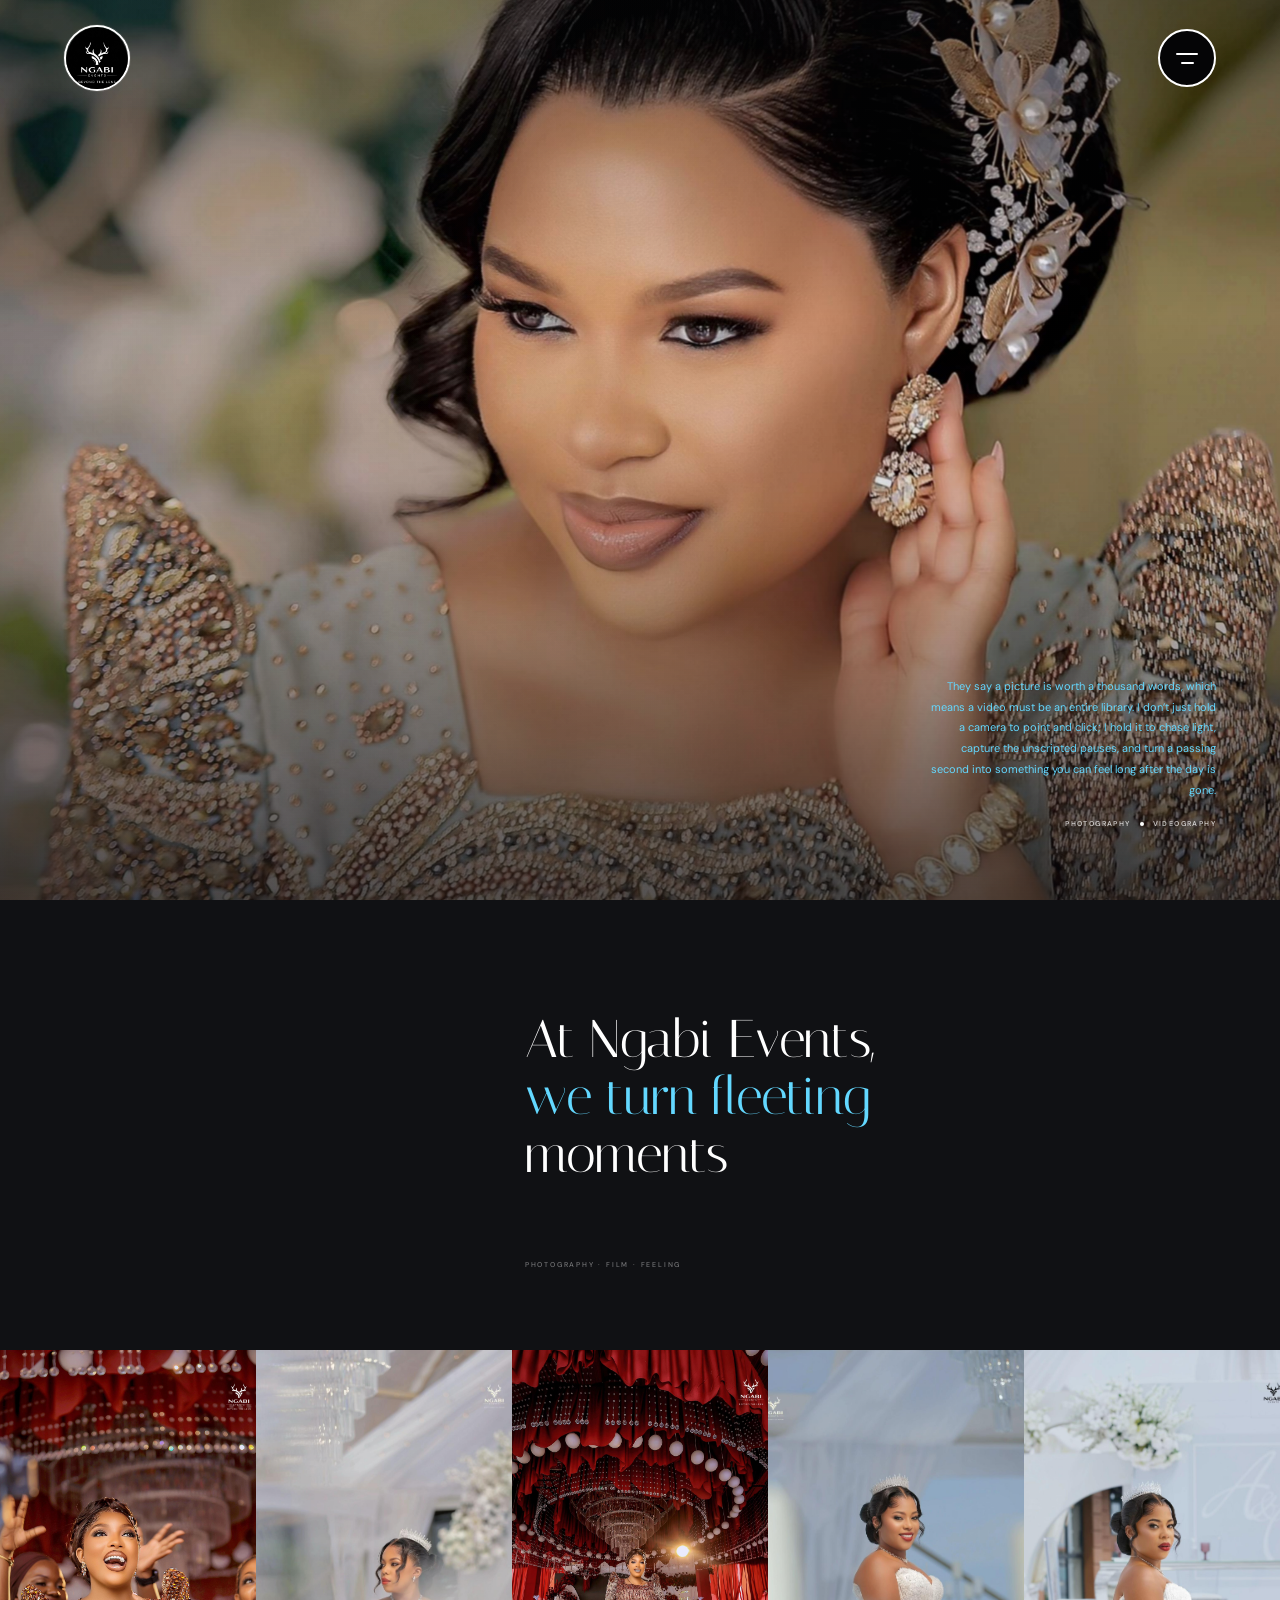
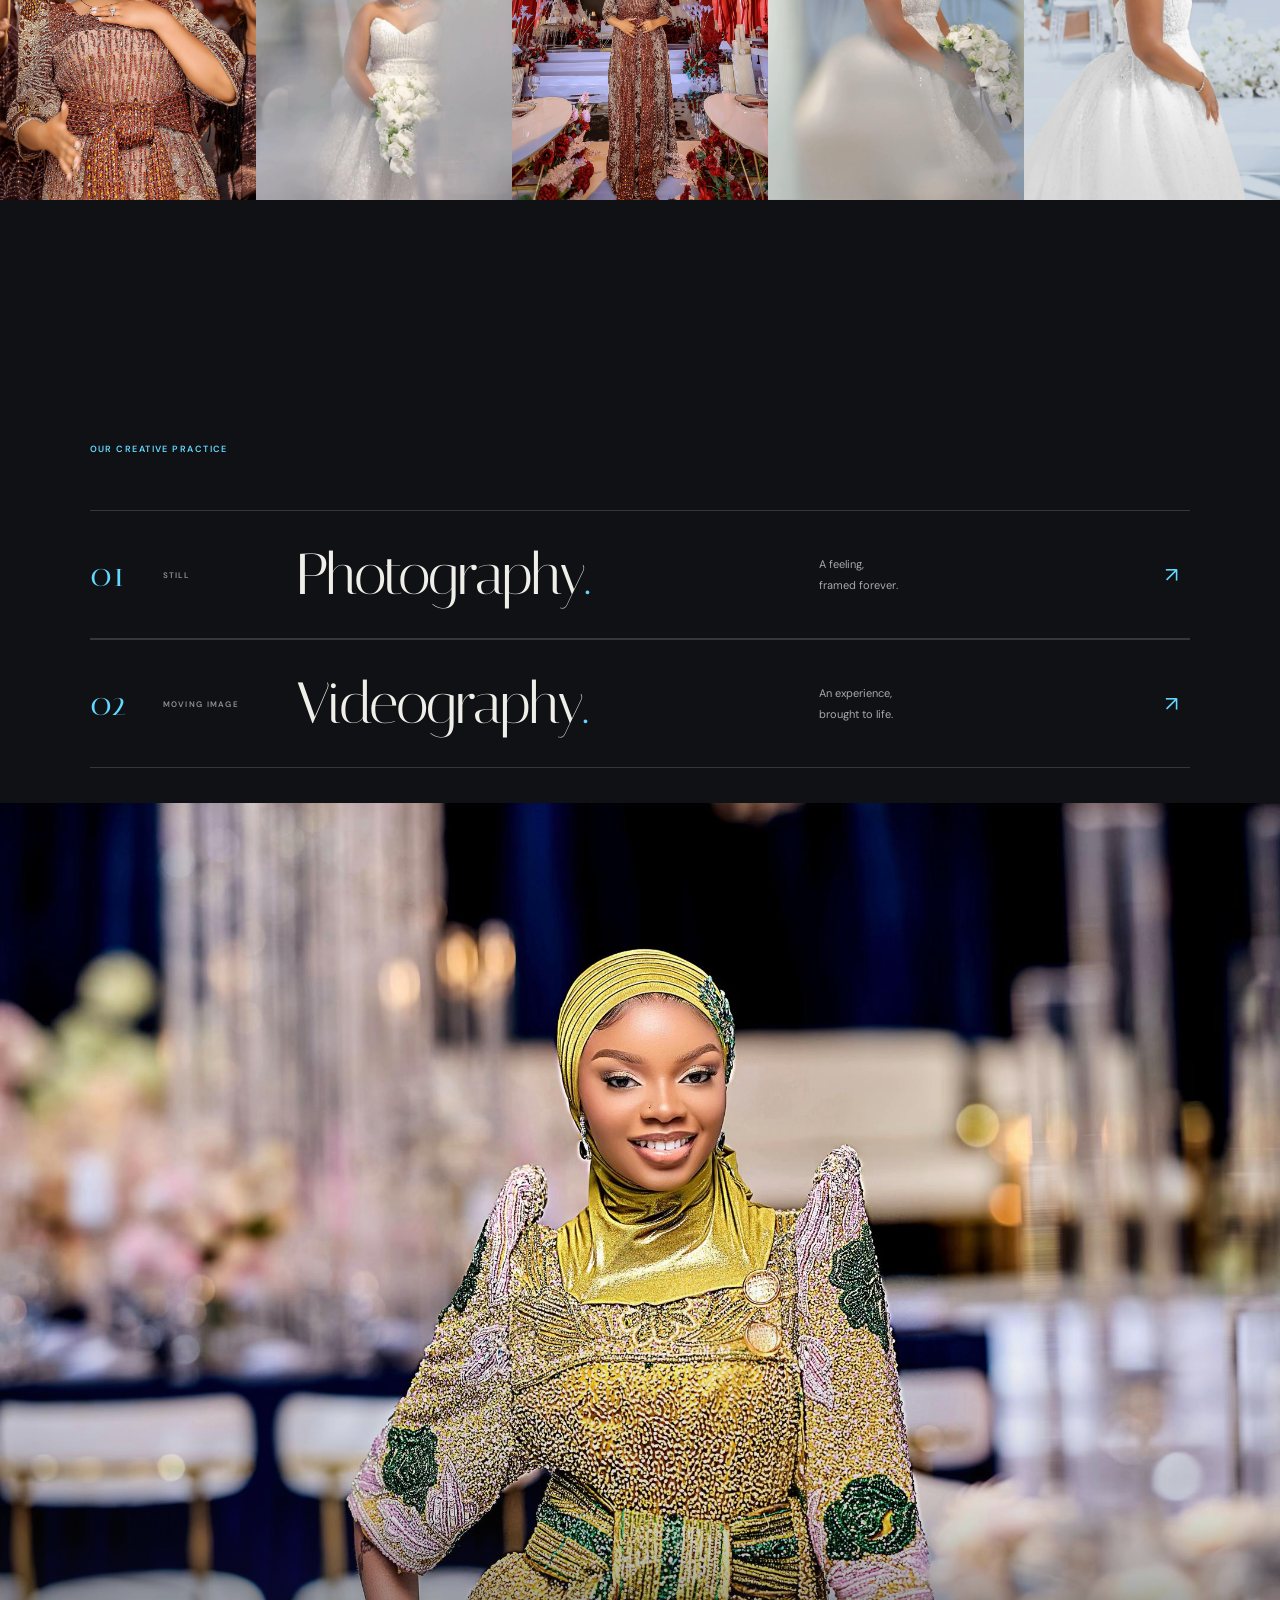
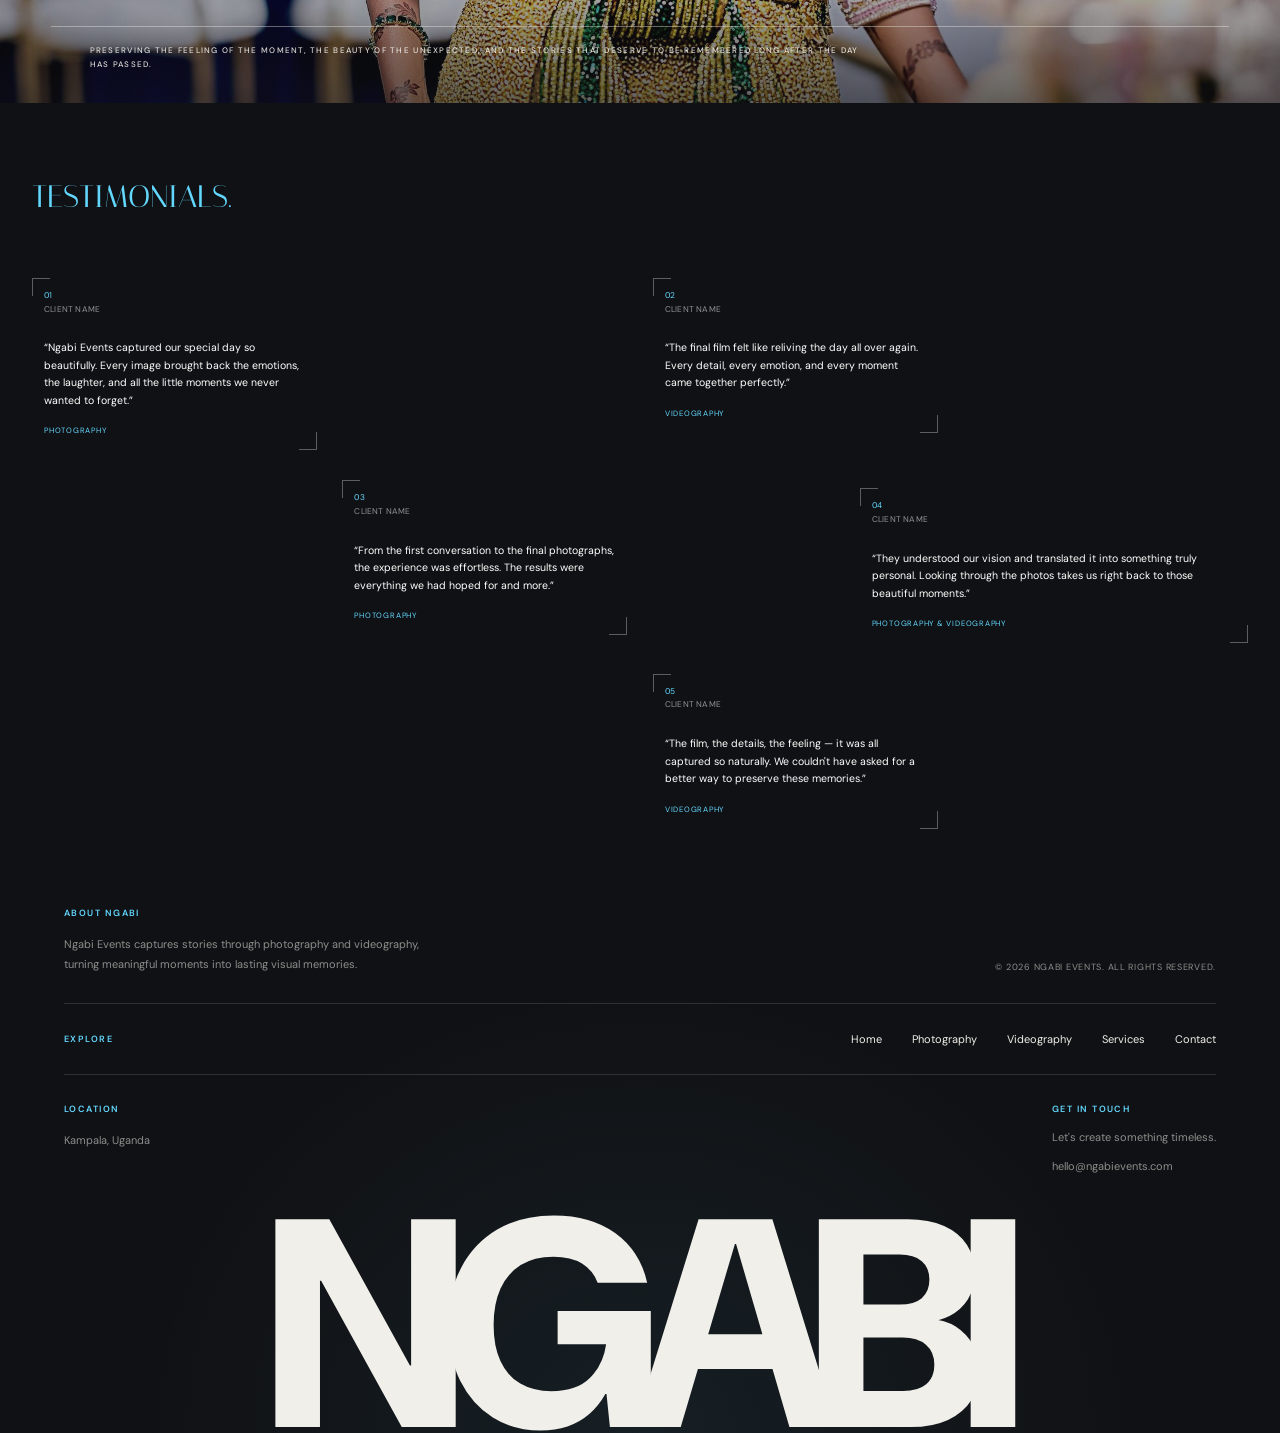
==== commit efb4fa0e: "Add files via upload" ====
--- a/index.html
+++ b/index.html
@@ -648,67 +648,63 @@
 
 
 <footer class="ngabi-footer">
-  <div class="ngf-inner">
-
-   
-
-    <!-- Oversized brand signature -->
-    
-    <div class="ngf-brand-caption">
-      
+
+  <!-- ROW 1: ABOUT + COPYRIGHT -->
+  <div class="footer-row footer-about-row">
+
+    <div class="footer-about">
+      <p class="footer-label">ABOUT NGABI</p>
+      <p>
+        Ngabi Events captures stories through photography and
+        videography, turning meaningful moments into lasting
+        visual memories.
+      </p>
     </div>
 
-    <!-- Unusual editorial information layout -->
-    <div class="ngf-information">
-
-      <div class="ngf-info-brand">
-        <span class="ngf-info-index">[ 01 ]</span>
-        <p>
-          We don't just document<br />
-          what happened.<br />
-          We preserve how it felt.
-        </p>
-      </div>
-
-      <div class="ngf-info-contact">
-        <span class="ngf-info-index">[ 02 ] — SAY HELLO</span>
-        <a href="contact.html">Start a conversation</a>
-        <a href="mailto:hello@ngabievents.com">
-          hello@ngabievents.com
-        </a>
-        <a href="https://wa.me/256700000000">
-          +256700 000 000
-        </a>
-      </div>
-
-      <div class="ngf-info-social">
-        <span class="ngf-info-index">[ 03 ] — FOLLOW THE JOURNAL</span>
-        <a href="https://instagram.com/" target="_blank"
-           rel="noopener noreferrer">Instagram </a>
-        <a href="https://pinterest.com/" target="_blank"
-           rel="noopener noreferrer">Tik Tok</a>
-        <a href="https://youtube.com/" target="_blank"
-           rel="noopener noreferrer">YouTube</a>
-      </div>
-
-      <div class="ngf-back-top">
-        <button type="button" class="ngf-top-button"
-                aria-label="Back to top">
-          <span>BACK TO THE BEGINNING</span>
-          <span class="ngf-top-arrow">↑</span>
-        </button>
-      </div>
-
+    <p class="footer-copyright">
+      © 2026 NGABI EVENTS. ALL RIGHTS RESERVED.
+    </p>
+
+  </div>
+
+  <!-- ROW 2: NAVIGATION -->
+  <div class="footer-row footer-navigation-row">
+
+    <p class="footer-label">EXPLORE</p>
+
+    <nav class="footer-nav" aria-label="Footer navigation">
+      <a href="index.html">Home</a>
+      <a href="photography.html">Photography</a>
+      <a href="videography.html">Videography</a>
+      <a href="services.html">Services</a>
+      <a href="contact.html">Contact</a>
+    </nav>
+
+  </div>
+
+  <!-- ROW 3: LOCATION + CONTACT -->
+  <div class="footer-row footer-contact-row">
+
+    <div class="footer-location">
+      <p class="footer-label">LOCATION</p>
+      <p>Kampala, Uganda</p>
     </div>
 
-    <!-- Final imprint -->
-    <div class="ngf-bottom">
-      <span>© <span class="ngf-year">2026</span> NGABI EVENTS</span>
-      <span></span>
-      <a href="index.html"></a>
+    <div class="footer-contact">
+      <p class="footer-label">GET IN TOUCH</p>
+      <a href="contact.html">Let's create something timeless.</a>
+      <a href="mailto:hello@ngabievents.com">
+        hello@ngabievents.com
+      </a>
     </div>
 
   </div>
+
+  <!-- OVERSIZED BRAND WORDMARK -->
+  <div class="footer-wordmark" aria-label="Ngabi">
+    NGABI
+  </div>
+
 </footer>
 
 
--- a/style.css
+++ b/style.css
@@ -3033,3 +3033,269 @@
     transition-duration: .01ms !important;
   }
 }
+
+
+
+
+
+
+
+
+
+
+
+
+
+
+
+
+
+
+
+
+
+
+
+
+
+
+
+
+
+
+
+
+
+
+
+
+/* =========================================
+   NGABI EVENTS — LUXURY FOOTER
+========================================= */
+
+.ngabi-footer {
+  --footer-onyx: #101114;
+  --footer-blue: #63d8ff;
+  --footer-white: #f0efe9;
+  --footer-muted: rgba(240, 239, 233, 0.56);
+
+  position: relative;
+  overflow: hidden;
+
+  width: 100%;
+  padding: 50px 5% 0;
+
+  color: var(--footer-white);
+  background:
+    radial-gradient(
+      ellipse at 50% 100%,
+      rgba(99, 216, 255, 0.07),
+      transparent 55%
+    ),
+    var(--footer-onyx);
+
+  font-family: "DM Sans", sans-serif;
+}
+
+/* THREE INFORMATION ROWS */
+
+.footer-row {
+  display: flex;
+  align-items: flex-start;
+  justify-content: space-between;
+  gap: 35px;
+
+  padding: 28px 0;
+  border-bottom: 1px solid rgba(255, 255, 255, 0.13);
+}
+
+.footer-about-row {
+  padding-top: 0;
+  align-items: flex-end;
+}
+
+.footer-about {
+  max-width: 360px;
+}
+
+.footer-label {
+  margin: 0 0 15px;
+
+  color: var(--footer-blue);
+
+  font-size: 9px;
+  font-weight: 600;
+  letter-spacing: 0.16em;
+  text-transform: uppercase;
+}
+
+.footer-about > p:last-child,
+.footer-location > p:last-child {
+  margin: 0;
+
+  color: var(--footer-muted);
+  font-size: 11px;
+  line-height: 1.9;
+}
+
+.footer-copyright {
+  margin: 0;
+
+  color: var(--footer-muted);
+  font-size: 9px;
+  letter-spacing: 0.08em;
+  line-height: 1.8;
+}
+
+/* NAVIGATION ROW */
+
+.footer-navigation-row {
+  align-items: center;
+}
+
+.footer-navigation-row .footer-label {
+  margin: 0;
+}
+
+.footer-nav {
+  display: flex;
+  flex-wrap: wrap;
+  justify-content: flex-end;
+  gap: 12px 30px;
+}
+
+.footer-nav a,
+.footer-contact a {
+  color: var(--footer-white);
+  text-decoration: none;
+
+  font-size: 11px;
+  transition: color 0.25s ease;
+}
+
+.footer-nav a:hover,
+.footer-contact a:hover {
+  color: var(--footer-blue);
+}
+
+/* LOCATION + CONTACT ROW */
+
+.footer-contact-row {
+  align-items: flex-start;
+  border-bottom: none;
+}
+
+.footer-location,
+.footer-contact {
+  display: flex;
+  flex-direction: column;
+  align-items: flex-start;
+}
+
+.footer-contact {
+  gap: 10px;
+}
+
+.footer-contact .footer-label {
+  margin-bottom: 3px;
+}
+
+.footer-contact a {
+  color: var(--footer-muted);
+  line-height: 1.7;
+  overflow-wrap: anywhere;
+}
+
+/* OVERSIZED NGABI WORDMARK */
+
+.footer-wordmark {
+  width: 100%;
+  margin-top: 15px;
+
+  color: var(--footer-white);
+
+  font-family: "DM Sans", sans-serif;
+  font-size: clamp(5rem, 23.2vw, 25rem);
+  font-weight: 900;
+  line-height: 0.72;
+  letter-spacing: -0.105em;
+  text-align: center;
+  white-space: nowrap;
+
+  transform: translateX(-0.035em);
+  user-select: none;
+}
+
+/* TABLET */
+
+@media (max-width: 760px) {
+  .ngabi-footer {
+    padding: 38px 6% 0;
+  }
+
+  .footer-row {
+    gap: 24px;
+    padding: 24px 0;
+  }
+
+  .footer-navigation-row {
+    align-items: flex-start;
+    flex-direction: column;
+  }
+
+  .footer-navigation-row .footer-label {
+    margin-bottom: 0;
+  }
+
+  .footer-nav {
+    justify-content: flex-start;
+    gap: 18px 24px;
+  }
+
+  .footer-wordmark {
+    font-size: 23vw;
+  }
+}
+
+/* MOBILE */
+
+@media (max-width: 480px) {
+  .ngabi-footer {
+    padding: 32px 6% 0;
+  }
+
+  .footer-row {
+    flex-direction: column;
+    align-items: flex-start;
+    gap: 24px;
+  }
+
+  .footer-about-row {
+    align-items: flex-start;
+  }
+
+  .footer-copyright {
+    font-size: 8px;
+  }
+
+  .footer-nav {
+    gap: 18px 22px;
+  }
+
+  .footer-contact-row {
+    gap: 28px;
+  }
+
+  .footer-wordmark {
+    margin-top: 22px;
+    font-size: 22.5vw;
+    letter-spacing: -0.09em;
+  }
+}
+
+@media (prefers-reduced-motion: reduce) {
+  .footer-nav a,
+  .footer-contact a {
+    transition: none;
+  }
+}
